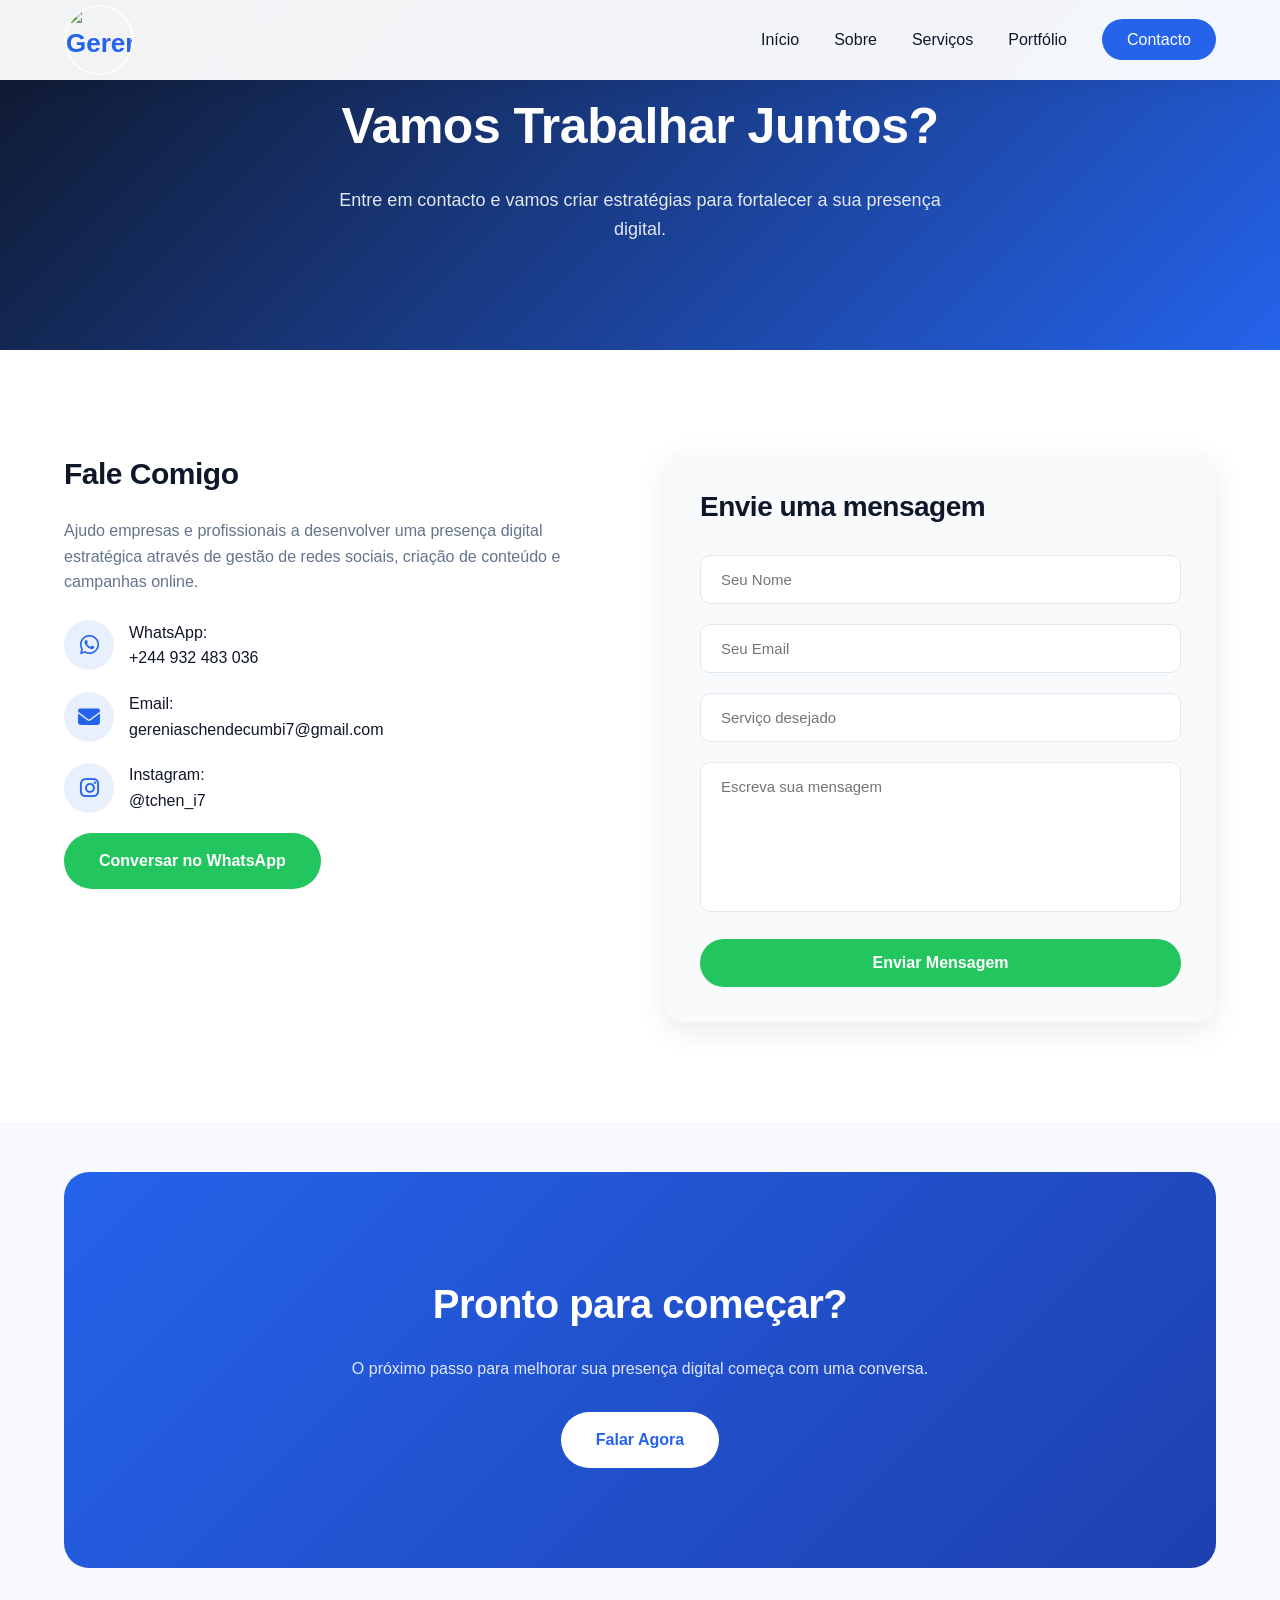
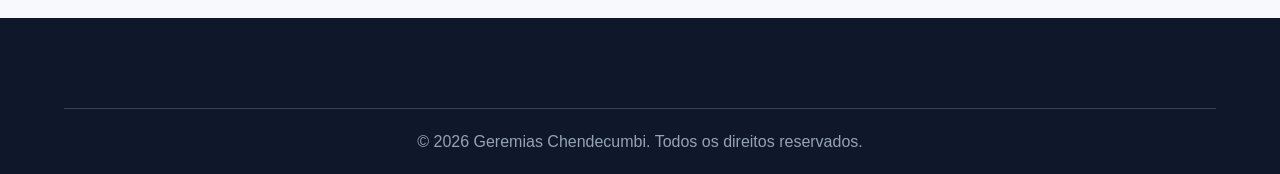
==== contato.html @ 05cb414d "Add files via upload" ====
<!DOCTYPE html>
<html lang="pt">


<head>


<meta charset="UTF-8">


<meta name="viewport" content="width=device-width, initial-scale=1.0">


<title>Contacto | Marketing Digital em Angola - Geremias Chendecumbi</title>


<meta name="description" content="Entre em contacto com Geremias Chendecumbi para serviços de Marketing Digital, Gestão de Redes Sociais e Tráfego Pago.">

<meta name="keywords" content="
Contacto Gestor de Redes Sociais,
Serviços Marketing Digital Angola,
Consultoria Digital
">


<link rel="stylesheet" href="style.css">


<link rel="stylesheet" href="https://cdnjs.cloudflare.com/ajax/libs/font-awesome/6.5.0/css/all.min.css">


</head>




<body>




<header>


<nav class="navbar container">


<a href="index.html" class="logo">

<img
src="imagem/Logo6.jpg"
alt="Geremias Tchen" loading="lazy">

</a>



<ul class="menu">


<li>
<a href="index.html">
Início
</a>
</li>


<li>
<a href="sobre.html">
Sobre
</a>
</li>


<li>
<a href="servicos.html">
Serviços
</a>
</li>


<li>
<a href="portfolio.html">
Portfólio
</a>
</li>


<li>
<a href="contato.html" class="nav-btn">
Contacto
</a>
</li>


</ul>



<div class="menu-toggle">

<i class="fas fa-bars"></i>

</div>



</nav>


</header>








<!-- HERO DA PÁGINA -->


<section class="page-header">


<div class="container">


<h1>
Vamos Trabalhar Juntos?
</h1>


<p>
Entre em contacto e vamos criar estratégias para fortalecer a sua presença digital.
</p>


</div>


</section>









<!-- CONTACTO -->


<section class="contact">


<div class="container">



<div class="contact-content">





<div class="contact-info">


<h3>
Fale Comigo
</h3>



<p>

Ajudo empresas e profissionais a desenvolver uma presença digital estratégica através de gestão de redes sociais, criação de conteúdo e campanhas online.

</p>







<div class="contact-item">


<div class="contact-icon">

<i class="fab fa-whatsapp"></i>

</div>


<span>
WhatsApp:
<br>
+244 932 483 036
</span>


</div>








<div class="contact-item">


<div class="contact-icon">

<i class="fas fa-envelope"></i>

</div>


<span>

Email:
<br>
gereniaschendecumbi7@gmail.com

</span>


</div>








<div class="contact-item">


<div class="contact-icon">

<i class="fab fa-instagram"></i>

</div>


<span>

Instagram:
<br>
@tchen_i7

</span>


</div>



<a 
href="https://wa.me/244932483036" 
target="_blank"
class="btn btn-primary">

Conversar no WhatsApp

</a>



</div>


<!-- FORMULÁRIO -->


<div class="contact-form">


<h3>
Envie uma mensagem
</h3>


<form action="https://formspree.io/f/xaqrozrn" method="POST">

<input type="hidden" name="_next" value="obrigado.html">


<div class="form-group">

<input 
type="text"
name="nome"
placeholder="Seu Nome"
required>

</div>



<div class="form-group">

<input 
type="email"
name="email"
placeholder="Seu Email"
required>

</div>



<div class="form-group">

<input 
type="text"
name="servico"
placeholder="Serviço desejado">

</div>



<div class="form-group">

<textarea 
name="mensagem"
placeholder="Escreva sua mensagem">
</textarea>

</div>



<button 
type="submit" 
class="btn btn-primary">

Enviar Mensagem

</button>


</form>


</div>





</div>


</div>


</section>



<!-- CTA -->


<section class="cta">

<div class="container">


<h2>
Pronto para começar?
</h2>


<p>
O próximo passo para melhorar sua presença digital começa com uma conversa.
</p>



<a href="https://wa.me/244932483036" class="btn btn-primary">

Falar Agora

</a>


</div>

</section>





<footer>


<div class="container">


<div class="footer-bottom">


<p>
© 2026 Geremias Chendecumbi. Todos os direitos reservados.
</p>


</div>


</div>


</footer>


<script src="JS/script.js"></script>



</body>


</html>
---- style.css ----
/* =====================================================
   RESET GLOBAL
===================================================== */

*{
    margin:0;
    padding:0;
    box-sizing:border-box;
}

html{
    scroll-behavior:smooth;
}

body{
    font-family:'Poppins', sans-serif;
    background:#f8f9fc;
    color:#333;
    line-height:1.6;
}

img{
    max-width:100%;
    display:block;
}

a{
    text-decoration:none;
    color:inherit;
}

ul{
    list-style:none;
}

button{
    border:none;
    cursor:pointer;
    font-family:inherit;
}


/* =====================================================
   VARIÁVEIS DO SITE
===================================================== */

:root{

    /* Cores principais */
    --primary:#2563eb;
    --secondary:#0f172a;
    --accent:#22c55e;

    /* Cores neutras */
    --white:#ffffff;
    --dark:#111827;
    --gray:#64748b;
    --light:#f1f5f9;

    /* Sombras */
    --shadow:
    0 10px 30px rgba(0,0,0,.08);

    --shadow-hover:
    0 15px 40px rgba(0,0,0,.15);

    /* Transição */
    --transition:.3s ease;

}


/* =====================================================
   CONTAINER GERAL
===================================================== */

.container{

    width:90%;
    max-width:1200px;
    margin:auto;

}


/* =====================================================
   CABEÇALHO / NAVBAR
===================================================== */

header{

    width:100%;
    position:fixed;
    top:0;
    left:0;

    z-index:99999;
    background:rgba(255,255,255,.95);
    backdrop-filter:blur(10px);
    box-shadow:0 5px 20px rgba(0,0,0,.05);

}


.navbar{

    height:80px;
    display:flex;
    justify-content:space-between;
    align-items:center;

}


/* LOGO */

.logo{

    font-size:26px;
    font-weight:800;
    color:var(--primary);

}


.logo span{
    color:var(--secondary);

}


/* MENU */

.menu{

    display:flex;
    gap:35px;
    align-items:center;

}

.menu li a{

    font-size:16px;

    font-weight:500;

    color:var(--secondary);

    position:relative;

    transition:var(--transition);

}


/* efeito hover */

.menu li a::after{

    content:"";

    position:absolute;

    width:0;

    height:3px;

    background:var(--primary);

    bottom:-8px;

    left:0;

    transition:.3s;

}


.menu li a:hover{

    color:var(--primary);

}


.menu li a:hover::after{

    width:100%;

}


/* BOTÃO DO MENU */

.nav-btn{

    background:var(--primary);

    color:white!important;

    padding:12px 25px;

    border-radius:30px;

    transition:.3s;

}


.nav-btn:hover{

    background:#1d4ed8;

    transform:translateY(-3px);

}



/* =====================================================
   MENU MOBILE
===================================================== */

.menu-toggle{

    display:none;

    font-size:28px;

    color:var(--secondary);

    cursor:pointer;

}


/* =====================================================
   SEÇÕES GERAIS
===================================================== */

section{

    padding:100px 0;

}


.section-title{

    text-align:center;

    margin-bottom:50px;

}


.section-title h2{

    font-size:38px;

    color:var(--secondary);

    margin-bottom:15px;

}


.section-title p{

    color:var(--gray);

    max-width:600px;

    margin:auto;

}

/* =====================================================
   HERO / BANNER PRINCIPAL
===================================================== */


.hero{

    min-height:100vh;

    display:flex;

    align-items:center;

    position:relative;

    overflow:hidden;

    background:

    linear-gradient(
        135deg,
        rgba(15,23,42,.95),
        rgba(37,99,235,.85)
    );

    color:white;

    padding-top:80px;

}


/* Elemento decorativo do fundo */

.hero::before{

    content:"";

    position:absolute;

    width:500px;

    height:500px;

    background:rgba(255,255,255,.08);

    border-radius:50%;

    top:-150px;

    right:-150px;

}


.hero::after{

    content:"";

    position:absolute;

    width:350px;

    height:350px;

    background:rgba(34,197,94,.15);

    border-radius:50%;

    bottom:-100px;

    left:-100px;

}



/* CONTEÚDO DO HERO */

.hero-content{

    position:relative;

    z-index:2;

    max-width:700px;

}

.hero-content{
    max-width:600px;
}

.hero-content{
    animation:fadeUp 1s ease;
}

@keyframes fadeUp{
    from{
        opacity:0;
        transform:translateY(30px);
    }

    to{
        opacity:1;
        transform:translateY(0);
    }
}

.hero-content h1{

    font-size:55px;

    line-height:1.2;

    font-weight:800;

    margin-bottom:25px;

    animation:fadeUp .8s ease;

}

.hero-content h1{
    font-size:clamp(2.8rem, 5vw, 4.5rem);
    line-height:1.15;
    font-weight:700;
}


.hero-content h1 span{

    color:#60a5fa;

}



.hero-content p{

    font-size:20px;
    color:#e2e8f0;
    margin-bottom:35px;
    max-width:600px;
    animation:fadeUp 1s ease;

}

.hero-content p{
    font-size:1.15rem;
    line-height:1.8;
    color:#d9d9d9;
    margin:20px 0;
}



/* =====================================================
   BOTÕES PRINCIPAIS
===================================================== */


.hero-buttons{

    display:flex;
    gap:20px;
    flex-wrap:wrap;

}


.btn{

    display:inline-flex;

    align-items:center;

    justify-content:center;

    padding:15px 35px;

    border-radius:50px;

    font-size:16px;

    font-weight:600;

    transition:var(--transition);

}


/* Botão principal */

.btn-primary{

    background:var(--accent);

    color:white;

}


.btn-primary:hover{

    transform:translateY(-5px);

    box-shadow:

    0 10px 25px rgba(34,197,94,.35);

}



/* Botão secundário */

.btn-outline{

    border:2px solid white;

    color:white;

    background:transparent;

}


.btn-outline:hover{

    background:white;

    color:var(--secondary);

    transform:translateY(-5px);

}



/* =====================================================
   HERO IMAGEM / ILUSTRAÇÃO
===================================================== */


.hero-image{

    position:absolute;

    right:8%;

    bottom:10%;

    width:400px;

    z-index:2;

    animation:float 4s ease-in-out infinite;

}


.hero-image img{

    filter:drop-shadow(
    0 20px 30px rgba(0,0,0,.3)
    );

}



/* =====================================================
   ANIMAÇÕES
===================================================== */


@keyframes fadeUp{

    from{

        opacity:0;

        transform:translateY(40px);

    }


    to{

        opacity:1;

        transform:translateY(0);

    }

}



@keyframes float{


    0%{

        transform:translateY(0);

    }


    50%{

        transform:translateY(-20px);

    }


    100%{

        transform:translateY(0);

    }

}



/* =====================================================
   TEXTO DE DESTAQUE
===================================================== */


.highlight{

    color:var(--primary);

    font-weight:700;

}


.text-center{

    text-align:center;

}



/* =====================================================
   BOTÃO WHATSAPP FLUTUANTE
===================================================== */


.whatsapp-btn{

    position:fixed;

    right:25px;

    bottom:25px;

    width:60px;

    height:60px;

    border-radius:50%;

    background:#25D366;

    color:white;

    font-size:30px;

    display:flex;

    justify-content:center;

    align-items:center;

    z-index:1000;

    box-shadow:

    0 10px 25px rgba(0,0,0,.2);

    transition:.3s;

}



.whatsapp-btn:hover{

    transform:scale(1.1);

}



/* =====================================================
   TÍTULOS GERAIS
===================================================== */


h1,
h2,
h3{

    font-weight:700;

    letter-spacing:-.5px;

}


p{

    font-size:16px;

}

/* =====================================================
   SECÇÃO SOBRE MIM
===================================================== */


.about{

    background:var(--white);

}


.about-content{

    display:grid;
    grid-template-columns:1fr 1fr;
    gap:60px;
    align-items:center;

}



.about-image{

    position:relative;

}


.about-image img{

    border-radius:20px;
    box-shadow:var(--shadow);

}


.about-image::before{

    content:"";
    position:absolute;
    width:100%;
    height:100%;
    border:3px solid var(--primary);
    border-radius:20px;
    top:20px;
    left:20px;
    z-index:-1;

}


.about-text h2{
    font-size:40px;
    color:var(--secondary);
    margin-bottom:20px;

}


.about-text p{

    color:var(--gray);
    margin-bottom:20px;

}


.about-list{

    margin-top:25px;

}


.about-list li{

    display:flex;
    align-items:center;
    gap:12px;
    margin-bottom:15px;
    color:var(--dark);
    font-weight:500;

}


.about-list li i{

    color:var(--accent);
    font-size:20px;

}



/* =====================================================
   SERVIÇOS
===================================================== */


.services{

    background:#f8fafc;

}



.services-grid{

    display:grid;

    grid-template-columns:

    repeat(3,1fr);

    gap:30px;

}



/* CARD DE SERVIÇO */

.service-card{

    background:white;

    padding:35px 30px;

    border-radius:20px;

    text-align:center;

    box-shadow:var(--shadow);

    transition:.4s ease;

    position:relative;

    overflow:hidden;

}



.service-card::before{

    content:"";

    position:absolute;

    width:0;

    height:0;

    background:var(--primary);

    border-radius:50%;

    top:-50px;

    right:-50px;

    transition:.5s;

    opacity:.1;

}



.service-card:hover::before{

    width:200px;

    height:200px;

}



.service-card:hover{

    transform:translateY(-10px);

    box-shadow:var(--shadow-hover);

}



.service-icon{

    width:75px;

    height:75px;

    margin:0 auto 25px;

    border-radius:50%;

    background:

    rgba(37,99,235,.1);

    display:flex;

    align-items:center;

    justify-content:center;

    font-size:35px;

    color:var(--primary);

}



.service-card h3{

    font-size:22px;

    margin-bottom:15px;

    color:var(--secondary);

}



.service-card p{

    color:var(--gray);

    font-size:15px;

}



/* =====================================================
   ESTATÍSTICAS
===================================================== */


.stats{

    background:var(--secondary);

    color:white;

}



.stats-grid{

    display:grid;

    grid-template-columns:

    repeat(4,1fr);

    gap:30px;

    text-align:center;

}



.stat-box h3{

    font-size:45px;

    color:#60a5fa;

    margin-bottom:10px;

}



.stat-box p{

    color:#cbd5e1;

    font-size:16px;

}



/* =====================================================
   PROCESSO DE TRABALHO
===================================================== */


.process{

    background:white;

}



.process-grid{

    display:grid;

    grid-template-columns:

    repeat(3,1fr);

    gap:30px;

}



.process-item{

    padding:30px;

    border-left:4px solid var(--primary);

    background:#f8fafc;

    border-radius:10px;

    transition:.3s;

}



.process-item:hover{

    transform:translateY(-8px);

    box-shadow:var(--shadow);

}



.process-number{

    font-size:40px;

    font-weight:800;

    color:var(--primary);

    margin-bottom:15px;

}



.process-item h3{

    color:var(--secondary);

    margin-bottom:10px;

}



.process-item p{

    color:var(--gray);

}



/* =====================================================
   CTA - CHAMADA PARA AÇÃO
===================================================== */


.cta{

    background:

    linear-gradient(
        135deg,
        var(--primary),
        #1e40af
    );

    color:white;

    text-align:center;

    border-radius:25px;

    margin:50px auto;

    width:90%;

    max-width:1200px;

}



.cta h2{

    font-size:40px;

    margin-bottom:20px;

}



.cta p{

    max-width:650px;

    margin:0 auto 30px;

    color:#e0e7ff;

}



.cta .btn{

    background:white;

    color:var(--primary);

}



.cta .btn:hover{

    transform:translateY(-5px);

}

/* =====================================================
   PORTFÓLIO
===================================================== */


.portfolio{

    background:#f8fafc;

}



.portfolio-grid{

    display:grid;

    grid-template-columns:

    repeat(3,1fr);

    gap:30px;

}



.portfolio-card{

    position:relative;

    overflow:hidden;

    border-radius:20px;

    box-shadow:var(--shadow);

    background:white;

}



.portfolio-card img{

    width:100%;

    height:300px;

    object-fit:cover;

    transition:.5s;

}



.portfolio-overlay{

    position:absolute;

    inset:0;

    background:

    linear-gradient(
        to top,
        rgba(15,23,42,.9),
        transparent
    );

    display:flex;

    flex-direction:column;

    justify-content:flex-end;

    padding:30px;

    color:white;

    opacity:0;

    transition:.4s;

}



.portfolio-card:hover img{

    transform:scale(1.1);

}



.portfolio-card:hover 
.portfolio-overlay{

    opacity:1;

}



.portfolio-overlay h3{

    font-size:24px;

    margin-bottom:10px;

}



.portfolio-overlay p{

    color:#e2e8f0;

}



/* =====================================================
   CONTACTO
===================================================== */


.contact{

    background:white;

}

.contact-content{

    display:grid;

    grid-template-columns:

    1fr 1fr;

    gap:50px;

}

.contact-info h3{

    font-size:30px;

    color:var(--secondary);

    margin-bottom:20px;

}



.contact-info p{

    color:var(--gray);

    margin-bottom:25px;

}



.contact-item{

    display:flex;

    align-items:center;

    gap:15px;

    margin-bottom:20px;

}



.contact-icon{

    width:50px;

    height:50px;

    border-radius:50%;

    background:

    rgba(37,99,235,.1);

    display:flex;

    align-items:center;

    justify-content:center;

    color:var(--primary);

    font-size:22px;

}



.contact-item span{

    color:var(--dark);

    font-weight:500;

}



/* FORMULÁRIO */


.contact-form{

    background:#f8fafc;

    padding:35px;

    border-radius:20px;

    box-shadow:var(--shadow);

}



.form-group{

    margin-bottom:20px;

}



.form-group input,

.form-group textarea{

    width:100%;

    padding:15px 20px;

    border:1px solid #e2e8f0;

    border-radius:10px;

    outline:none;

    font-size:15px;

    font-family:inherit;

    transition:.3s;

}



.form-group input:focus,

.form-group textarea:focus{

    border-color:var(--primary);

}



.form-group textarea{

    height:150px;

    resize:none;

}



.contact-form button{

    width:100%;

}



/* =====================================================
   RODAPÉ
===================================================== */


footer{

    background:

    var(--secondary);

    color:white;

    padding:50px 0 20px;

}



.footer-content{

    display:grid;

    grid-template-columns:

    repeat(3,1fr);

    gap:40px;

}



.footer-box h3{

    font-size:22px;

    margin-bottom:20px;

}



.footer-box p,

.footer-box a{

    color:#cbd5e1;

    font-size:15px;

}



.footer-links li{

    margin-bottom:12px;

}



.footer-links a:hover{

    color:white;

}



.social-links{

    display:flex;

    gap:15px;

    margin-top:20px;

}



.social-links a{

    width:40px;

    height:40px;

    border-radius:50%;

    background:#1e293b;

    display:flex;

    align-items:center;

    justify-content:center;

    transition:.3s;

}



.social-links a:hover{

    background:var(--primary);

    transform:translateY(-5px);

}



.footer-bottom{

    border-top:1px solid #334155;

    margin-top:40px;

    padding-top:20px;

    text-align:center;

    color:#94a3b8;

}



/* =====================================================
   RESPONSIVIDADE TABLET
===================================================== */


@media(max-width:992px){


    .hero-content h1{

        font-size:45px;

    }


    .hero-image{

        display:none;

    }


    .about-content,

    .contact-content{

        grid-template-columns:1fr;

    }



    .services-grid,

    .portfolio-grid{

        grid-template-columns:

        repeat(2,1fr);

    }



    .stats-grid{

        grid-template-columns:

        repeat(2,1fr);

    }



    .process-grid{

        grid-template-columns:1fr;

    }



}



/* =====================================================
   RESPONSIVIDADE MOBILE
===================================================== */


@media(max-width:768px){



    .navbar{

        height:70px;

    }



    .menu-toggle{

        display:block;

    }



    .menu{

        position:absolute;

        top:70px;

        left:0;

        width:100%;

        background:white;

        flex-direction:column;

        padding:30px;

        gap:25px;

        display:none;

        box-shadow:var(--shadow);

    }



    .menu.active{

        display:flex;

    }



    .hero{

        text-align:center;

    }



    .hero-content h1{

        font-size:35px;

    }



    .hero-content p{

        font-size:17px;

    }



    .hero-buttons{

        justify-content:center;

    }



    .section-title h2{

        font-size:30px;

    }



    .about-text h2{

        font-size:32px;

    }



    .services-grid,

    .portfolio-grid,

    .stats-grid,

    .footer-content{

        grid-template-columns:1fr;

    }



    .cta h2{

        font-size:30px;

    }



    .whatsapp-btn{

        width:55px;

        height:55px;

        right:20px;

        bottom:20px;

    }



}


/* =====================================================
   FINALIZAÇÃO
===================================================== */


::selection{

    background:var(--primary);

    color:white;

}

/* =====================================================
   CABEÇALHO DAS PÁGINAS INTERNAS
===================================================== */


.page-header{

    min-height:350px;

    display:flex;

    align-items:center;

    justify-content:center;

    text-align:center;

    background:

    linear-gradient(
        135deg,
        var(--secondary),
        var(--primary)
    );

    color:white;

    padding-top:80px;

}



.page-header h1{

    font-size:50px;

    font-weight:800;

    margin-bottom:20px;

}



.page-header p{

    max-width:650px;

    margin:auto;

    color:#e2e8f0;

    font-size:18px;

}



/* =====================================================
   AJUSTES DE CARDS ANTIGOS
===================================================== */


.cards{

    display:grid;

    grid-template-columns:

    repeat(3,1fr);

    gap:30px;

}



.card{

    background:white;

    padding:30px;

    border-radius:20px;

    box-shadow:var(--shadow);

    transition:.3s;

}



.card:hover{

    transform:translateY(-8px);

    box-shadow:var(--shadow-hover);

}



.card h3{

    margin-bottom:15px;

    color:var(--secondary);

}



.card p{

    color:var(--gray);

}



/* =====================================================
   PÁGINAS INTERNAS
===================================================== */


.page-section{

    padding:150px 0 80px;

}



/* =====================================================
   FORMULÁRIO
===================================================== */


.contact-form h3{

    font-size:28px;

    margin-bottom:25px;

    color:var(--secondary);

}



.contact-form button{

    border:none;

    cursor:pointer;

}



/* =====================================================
   AJUSTES MOBILE EXTRA
===================================================== */


@media(max-width:768px){


.page-header h1{

    font-size:35px;

}



.cards{

    grid-template-columns:1fr;

}



.page-section{

    padding-top:120px;

}


}

/* ANIMAÇÃO SUAVE */

.service-card,
.portfolio-card,
.process-item,
.about-content{

    transition:.6s ease;

}


.service-card:hover,
.portfolio-card:hover,
.process-item:hover{

    transform:translateY(-8px);

}

/* ===============================
LOGOTIPO
================================ */

.logo{
display:flex;
align-items:center;
gap:12px;

}

.logo span{
    font-size:22px;
    font-weight:700;
    letter-spacing:5px;
}


.logo img{
height:55px;
width:auto;
transition:.3s;

}

.logo img{
    width: 70px;
    height: 70px;
    border-radius: 50cm;
    object-fit: cover;
    object-position: center 30%;
    display: block;
    image-rendering: auto;
    border:2px solid rgba(255,255,255,0.8);
}

.logo img:hover{

transform:scale(1.05);

}

.footer-logo{

height:60px;

margin-bottom:20px;

filter:brightness(100);

}

/* ===========================
   RESPONSIVIDADE
=========================== */

@media (max-width: 768px){

    .hero{
        flex-direction: column;
        text-align: center;
        padding: 120px 20px 60px;
    }

    .hero-content{
        max-width: 100%;
    }

    .hero-content h1{
        font-size: 2.3rem;
    }

    .hero-content p{
        font-size: 1rem;
    }

    .hero-buttons{
        justify-content: center;
    }

    .logo img{
        width: 65px;
        height: 65px;
    }

    .container{
        width: 92%;
    }

}



.tools-section{
    padding:80px 0;
    background:#f8f9fa;
}

.tools-grid{
    display:grid;
    grid-template-columns:repeat(auto-fit,minmax(220px,1fr));
    gap:20px;
}

.tool-card{
    background:#fff;
    padding:20px;
    text-align:center;
    border-radius:12px;
    font-weight:600;
    box-shadow:0 8px 20px rgba(0,0,0,.08);
    transition:all .3s ease;
}

.tool-card:hover{
    transform:translateY(-5px);
    background:#007BFF;
    color:#fff;
}



.timeline-section{
    padding:80px 0;
}

.timeline{
    max-width:800px;
    margin:auto;
    border-left:4px solid #007BFF;
    padding-left:30px;
}

.timeline-item{
    margin-bottom:40px;
    position:relative;
}

.timeline-item::before{
    content:"";
    position:absolute;
    left:-39px;
    top:5px;
    width:16px;
    height:16px;
    border-radius:50%;
    background:#007BFF;
}

.year{
    display:inline-block;
    margin-bottom:10px;
    font-weight:bold;
    color:#007BFF;
}

.timeline-item h3{
    margin-bottom:10px;
}
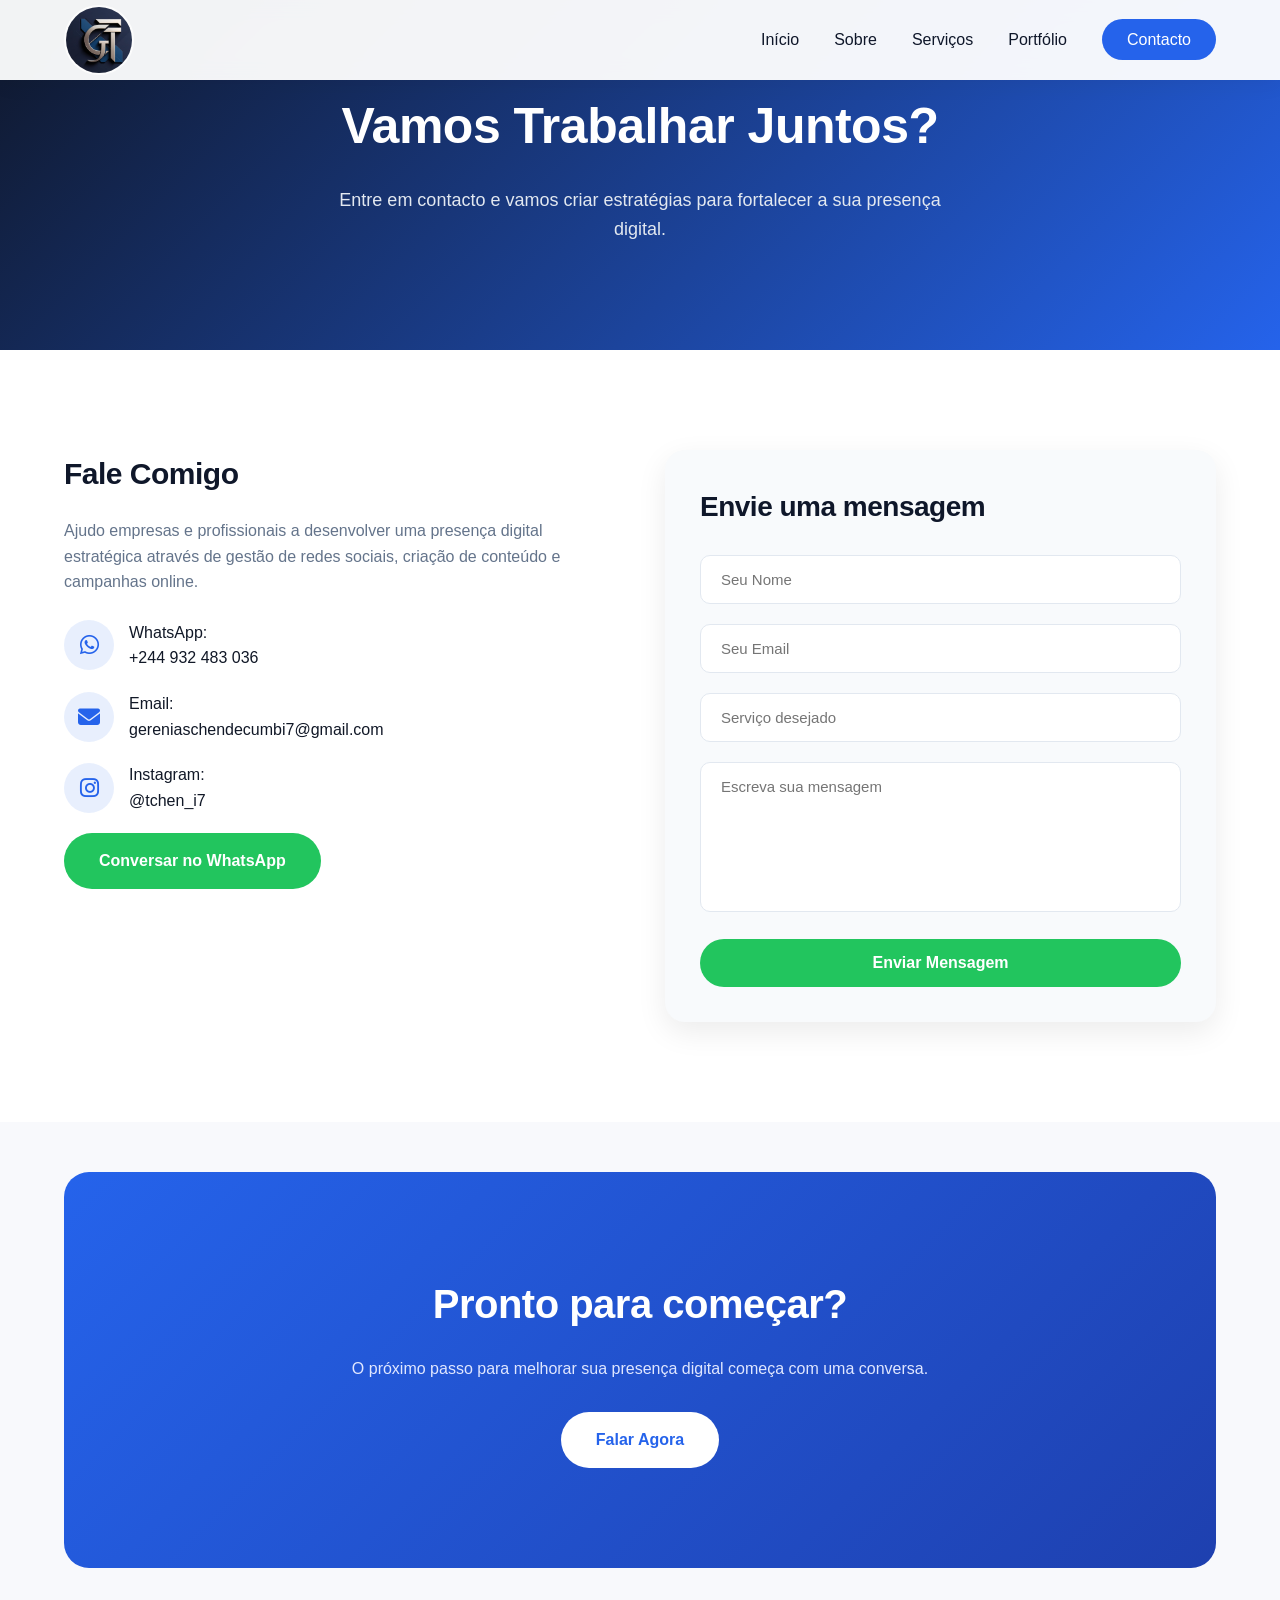
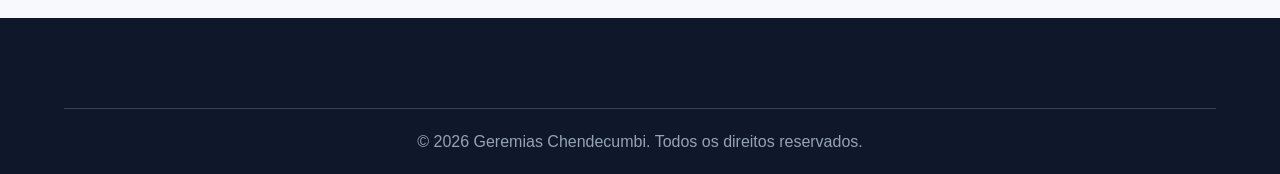
==== commit 4a0e98e2: "primeira versão portfólio" ====
--- a/contato.html
+++ b/contato.html
@@ -1,434 +1,434 @@
-<!DOCTYPE html>
-<html lang="pt">
-
-
-<head>
-
-
-<meta charset="UTF-8">
-
-
-<meta name="viewport" content="width=device-width, initial-scale=1.0">
-
-
-<title>Contacto | Marketing Digital em Angola - Geremias Chendecumbi</title>
-
-
-<meta name="description" content="Entre em contacto com Geremias Chendecumbi para serviços de Marketing Digital, Gestão de Redes Sociais e Tráfego Pago.">
-
-<meta name="keywords" content="
-Contacto Gestor de Redes Sociais,
-Serviços Marketing Digital Angola,
-Consultoria Digital
-">
-
-
-<link rel="stylesheet" href="style.css">
-
-
-<link rel="stylesheet" href="https://cdnjs.cloudflare.com/ajax/libs/font-awesome/6.5.0/css/all.min.css">
-
-
-</head>
-
-
-
-
-<body>
-
-
-
-
-<header>
-
-
-<nav class="navbar container">
-
-
-<a href="index.html" class="logo">
-
-<img
-src="imagem/Logo6.jpg"
-alt="Geremias Tchen" loading="lazy">
-
-</a>
-
-
-
-<ul class="menu">
-
-
-<li>
-<a href="index.html">
-Início
-</a>
-</li>
-
-
-<li>
-<a href="sobre.html">
-Sobre
-</a>
-</li>
-
-
-<li>
-<a href="servicos.html">
-Serviços
-</a>
-</li>
-
-
-<li>
-<a href="portfolio.html">
-Portfólio
-</a>
-</li>
-
-
-<li>
-<a href="contato.html" class="nav-btn">
-Contacto
-</a>
-</li>
-
-
-</ul>
-
-
-
-<div class="menu-toggle">
-
-<i class="fas fa-bars"></i>
-
-</div>
-
-
-
-</nav>
-
-
-</header>
-
-
-
-
-
-
-
-
-<!-- HERO DA PÁGINA -->
-
-
-<section class="page-header">
-
-
-<div class="container">
-
-
-<h1>
-Vamos Trabalhar Juntos?
-</h1>
-
-
-<p>
-Entre em contacto e vamos criar estratégias para fortalecer a sua presença digital.
-</p>
-
-
-</div>
-
-
-</section>
-
-
-
-
-
-
-
-
-
-<!-- CONTACTO -->
-
-
-<section class="contact">
-
-
-<div class="container">
-
-
-
-<div class="contact-content">
-
-
-
-
-
-<div class="contact-info">
-
-
-<h3>
-Fale Comigo
-</h3>
-
-
-
-<p>
-
-Ajudo empresas e profissionais a desenvolver uma presença digital estratégica através de gestão de redes sociais, criação de conteúdo e campanhas online.
-
-</p>
-
-
-
-
-
-
-
-<div class="contact-item">
-
-
-<div class="contact-icon">
-
-<i class="fab fa-whatsapp"></i>
-
-</div>
-
-
-<span>
-WhatsApp:
-<br>
-+244 932 483 036
-</span>
-
-
-</div>
-
-
-
-
-
-
-
-
-<div class="contact-item">
-
-
-<div class="contact-icon">
-
-<i class="fas fa-envelope"></i>
-
-</div>
-
-
-<span>
-
-Email:
-<br>
-gereniaschendecumbi7@gmail.com
-
-</span>
-
-
-</div>
-
-
-
-
-
-
-
-
-<div class="contact-item">
-
-
-<div class="contact-icon">
-
-<i class="fab fa-instagram"></i>
-
-</div>
-
-
-<span>
-
-Instagram:
-<br>
-@tchen_i7
-
-</span>
-
-
-</div>
-
-
-
-<a 
-href="https://wa.me/244932483036" 
-target="_blank"
-class="btn btn-primary">
-
-Conversar no WhatsApp
-
-</a>
-
-
-
-</div>
-
-
-<!-- FORMULÁRIO -->
-
-
-<div class="contact-form">
-
-
-<h3>
-Envie uma mensagem
-</h3>
-
-
-<form action="https://formspree.io/f/xaqrozrn" method="POST">
-
-<input type="hidden" name="_next" value="obrigado.html">
-
-
-<div class="form-group">
-
-<input 
-type="text"
-name="nome"
-placeholder="Seu Nome"
-required>
-
-</div>
-
-
-
-<div class="form-group">
-
-<input 
-type="email"
-name="email"
-placeholder="Seu Email"
-required>
-
-</div>
-
-
-
-<div class="form-group">
-
-<input 
-type="text"
-name="servico"
-placeholder="Serviço desejado">
-
-</div>
-
-
-
-<div class="form-group">
-
-<textarea 
-name="mensagem"
-placeholder="Escreva sua mensagem">
-</textarea>
-
-</div>
-
-
-
-<button 
-type="submit" 
-class="btn btn-primary">
-
-Enviar Mensagem
-
-</button>
-
-
-</form>
-
-
-</div>
-
-
-
-
-
-</div>
-
-
-</div>
-
-
-</section>
-
-
-
-<!-- CTA -->
-
-
-<section class="cta">
-
-<div class="container">
-
-
-<h2>
-Pronto para começar?
-</h2>
-
-
-<p>
-O próximo passo para melhorar sua presença digital começa com uma conversa.
-</p>
-
-
-
-<a href="https://wa.me/244932483036" class="btn btn-primary">
-
-Falar Agora
-
-</a>
-
-
-</div>
-
-</section>
-
-
-
-
-
-<footer>
-
-
-<div class="container">
-
-
-<div class="footer-bottom">
-
-
-<p>
-© 2026 Geremias Chendecumbi. Todos os direitos reservados.
-</p>
-
-
-</div>
-
-
-</div>
-
-
-</footer>
-
-
-<script src="JS/script.js"></script>
-
-
-
-</body>
-
-
+<!DOCTYPE html>
+<html lang="pt">
+
+
+<head>
+
+
+<meta charset="UTF-8">
+
+
+<meta name="viewport" content="width=device-width, initial-scale=1.0">
+
+
+<title>Contacto | Marketing Digital em Angola - Geremias Chendecumbi</title>
+
+
+<meta name="description" content="Entre em contacto com Geremias Chendecumbi para serviços de Marketing Digital, Gestão de Redes Sociais e Tráfego Pago.">
+
+<meta name="keywords" content="
+Contacto Gestor de Redes Sociais,
+Serviços Marketing Digital Angola,
+Consultoria Digital
+">
+
+
+<link rel="stylesheet" href="style.css">
+
+
+<link rel="stylesheet" href="https://cdnjs.cloudflare.com/ajax/libs/font-awesome/6.5.0/css/all.min.css">
+
+
+</head>
+
+
+
+
+<body>
+
+
+
+
+<header>
+
+
+<nav class="navbar container">
+
+
+<a href="index.html" class="logo">
+
+<img
+src="imagem/Logo6.jpg"
+alt="Geremias Tchen" loading="lazy">
+
+</a>
+
+
+
+<ul class="menu">
+
+
+<li>
+<a href="index.html">
+Início
+</a>
+</li>
+
+
+<li>
+<a href="sobre.html">
+Sobre
+</a>
+</li>
+
+
+<li>
+<a href="servicos.html">
+Serviços
+</a>
+</li>
+
+
+<li>
+<a href="portfolio.html">
+Portfólio
+</a>
+</li>
+
+
+<li>
+<a href="contato.html" class="nav-btn">
+Contacto
+</a>
+</li>
+
+
+</ul>
+
+
+
+<div class="menu-toggle">
+
+<i class="fas fa-bars"></i>
+
+</div>
+
+
+
+</nav>
+
+
+</header>
+
+
+
+
+
+
+
+
+<!-- HERO DA PÁGINA -->
+
+
+<section class="page-header">
+
+
+<div class="container">
+
+
+<h1>
+Vamos Trabalhar Juntos?
+</h1>
+
+
+<p>
+Entre em contacto e vamos criar estratégias para fortalecer a sua presença digital.
+</p>
+
+
+</div>
+
+
+</section>
+
+
+
+
+
+
+
+
+
+<!-- CONTACTO -->
+
+
+<section class="contact">
+
+
+<div class="container">
+
+
+
+<div class="contact-content">
+
+
+
+
+
+<div class="contact-info">
+
+
+<h3>
+Fale Comigo
+</h3>
+
+
+
+<p>
+
+Ajudo empresas e profissionais a desenvolver uma presença digital estratégica através de gestão de redes sociais, criação de conteúdo e campanhas online.
+
+</p>
+
+
+
+
+
+
+
+<div class="contact-item">
+
+
+<div class="contact-icon">
+
+<i class="fab fa-whatsapp"></i>
+
+</div>
+
+
+<span>
+WhatsApp:
+<br>
++244 932 483 036
+</span>
+
+
+</div>
+
+
+
+
+
+
+
+
+<div class="contact-item">
+
+
+<div class="contact-icon">
+
+<i class="fas fa-envelope"></i>
+
+</div>
+
+
+<span>
+
+Email:
+<br>
+gereniaschendecumbi7@gmail.com
+
+</span>
+
+
+</div>
+
+
+
+
+
+
+
+
+<div class="contact-item">
+
+
+<div class="contact-icon">
+
+<i class="fab fa-instagram"></i>
+
+</div>
+
+
+<span>
+
+Instagram:
+<br>
+@tchen_i7
+
+</span>
+
+
+</div>
+
+
+
+<a 
+href="https://wa.me/244932483036" 
+target="_blank"
+class="btn btn-primary">
+
+Conversar no WhatsApp
+
+</a>
+
+
+
+</div>
+
+
+<!-- FORMULÁRIO -->
+
+
+<div class="contact-form">
+
+
+<h3>
+Envie uma mensagem
+</h3>
+
+
+<form action="https://formspree.io/f/xaqrozrn" method="POST">
+
+<input type="hidden" name="_next" value="obrigado.html">
+
+
+<div class="form-group">
+
+<input 
+type="text"
+name="nome"
+placeholder="Seu Nome"
+required>
+
+</div>
+
+
+
+<div class="form-group">
+
+<input 
+type="email"
+name="email"
+placeholder="Seu Email"
+required>
+
+</div>
+
+
+
+<div class="form-group">
+
+<input 
+type="text"
+name="servico"
+placeholder="Serviço desejado">
+
+</div>
+
+
+
+<div class="form-group">
+
+<textarea 
+name="mensagem"
+placeholder="Escreva sua mensagem">
+</textarea>
+
+</div>
+
+
+
+<button 
+type="submit" 
+class="btn btn-primary">
+
+Enviar Mensagem
+
+</button>
+
+
+</form>
+
+
+</div>
+
+
+
+
+
+</div>
+
+
+</div>
+
+
+</section>
+
+
+
+<!-- CTA -->
+
+
+<section class="cta">
+
+<div class="container">
+
+
+<h2>
+Pronto para começar?
+</h2>
+
+
+<p>
+O próximo passo para melhorar sua presença digital começa com uma conversa.
+</p>
+
+
+
+<a href="https://wa.me/244932483036" class="btn btn-primary">
+
+Falar Agora
+
+</a>
+
+
+</div>
+
+</section>
+
+
+
+
+
+<footer>
+
+
+<div class="container">
+
+
+<div class="footer-bottom">
+
+
+<p>
+© 2026 Geremias Chendecumbi. Todos os direitos reservados.
+</p>
+
+
+</div>
+
+
+</div>
+
+
+</footer>
+
+
+<script src="JS/script.js"></script>
+
+
+
+</body>
+
+
 </html>
--- a/style.css
+++ b/style.css
@@ -1,2177 +1,2177 @@
-/* =====================================================
-   RESET GLOBAL
-===================================================== */
-
-*{
-    margin:0;
-    padding:0;
-    box-sizing:border-box;
-}
-
-html{
-    scroll-behavior:smooth;
-}
-
-body{
-    font-family:'Poppins', sans-serif;
-    background:#f8f9fc;
-    color:#333;
-    line-height:1.6;
-}
-
-img{
-    max-width:100%;
-    display:block;
-}
-
-a{
-    text-decoration:none;
-    color:inherit;
-}
-
-ul{
-    list-style:none;
-}
-
-button{
-    border:none;
-    cursor:pointer;
-    font-family:inherit;
-}
-
-
-/* =====================================================
-   VARIÁVEIS DO SITE
-===================================================== */
-
-:root{
-
-    /* Cores principais */
-    --primary:#2563eb;
-    --secondary:#0f172a;
-    --accent:#22c55e;
-
-    /* Cores neutras */
-    --white:#ffffff;
-    --dark:#111827;
-    --gray:#64748b;
-    --light:#f1f5f9;
-
-    /* Sombras */
-    --shadow:
-    0 10px 30px rgba(0,0,0,.08);
-
-    --shadow-hover:
-    0 15px 40px rgba(0,0,0,.15);
-
-    /* Transição */
-    --transition:.3s ease;
-
-}
-
-
-/* =====================================================
-   CONTAINER GERAL
-===================================================== */
-
-.container{
-
-    width:90%;
-    max-width:1200px;
-    margin:auto;
-
-}
-
-
-/* =====================================================
-   CABEÇALHO / NAVBAR
-===================================================== */
-
-header{
-
-    width:100%;
-    position:fixed;
-    top:0;
-    left:0;
-
-    z-index:99999;
-    background:rgba(255,255,255,.95);
-    backdrop-filter:blur(10px);
-    box-shadow:0 5px 20px rgba(0,0,0,.05);
-
-}
-
-
-.navbar{
-
-    height:80px;
-    display:flex;
-    justify-content:space-between;
-    align-items:center;
-
-}
-
-
-/* LOGO */
-
-.logo{
-
-    font-size:26px;
-    font-weight:800;
-    color:var(--primary);
-
-}
-
-
-.logo span{
-    color:var(--secondary);
-
-}
-
-
-/* MENU */
-
-.menu{
-
-    display:flex;
-    gap:35px;
-    align-items:center;
-
-}
-
-.menu li a{
-
-    font-size:16px;
-
-    font-weight:500;
-
-    color:var(--secondary);
-
-    position:relative;
-
-    transition:var(--transition);
-
-}
-
-
-/* efeito hover */
-
-.menu li a::after{
-
-    content:"";
-
-    position:absolute;
-
-    width:0;
-
-    height:3px;
-
-    background:var(--primary);
-
-    bottom:-8px;
-
-    left:0;
-
-    transition:.3s;
-
-}
-
-
-.menu li a:hover{
-
-    color:var(--primary);
-
-}
-
-
-.menu li a:hover::after{
-
-    width:100%;
-
-}
-
-
-/* BOTÃO DO MENU */
-
-.nav-btn{
-
-    background:var(--primary);
-
-    color:white!important;
-
-    padding:12px 25px;
-
-    border-radius:30px;
-
-    transition:.3s;
-
-}
-
-
-.nav-btn:hover{
-
-    background:#1d4ed8;
-
-    transform:translateY(-3px);
-
-}
-
-
-
-/* =====================================================
-   MENU MOBILE
-===================================================== */
-
-.menu-toggle{
-
-    display:none;
-
-    font-size:28px;
-
-    color:var(--secondary);
-
-    cursor:pointer;
-
-}
-
-
-/* =====================================================
-   SEÇÕES GERAIS
-===================================================== */
-
-section{
-
-    padding:100px 0;
-
-}
-
-
-.section-title{
-
-    text-align:center;
-
-    margin-bottom:50px;
-
-}
-
-
-.section-title h2{
-
-    font-size:38px;
-
-    color:var(--secondary);
-
-    margin-bottom:15px;
-
-}
-
-
-.section-title p{
-
-    color:var(--gray);
-
-    max-width:600px;
-
-    margin:auto;
-
-}
-
-/* =====================================================
-   HERO / BANNER PRINCIPAL
-===================================================== */
-
-
-.hero{
-
-    min-height:100vh;
-
-    display:flex;
-
-    align-items:center;
-
-    position:relative;
-
-    overflow:hidden;
-
-    background:
-
-    linear-gradient(
-        135deg,
-        rgba(15,23,42,.95),
-        rgba(37,99,235,.85)
-    );
-
-    color:white;
-
-    padding-top:80px;
-
-}
-
-
-/* Elemento decorativo do fundo */
-
-.hero::before{
-
-    content:"";
-
-    position:absolute;
-
-    width:500px;
-
-    height:500px;
-
-    background:rgba(255,255,255,.08);
-
-    border-radius:50%;
-
-    top:-150px;
-
-    right:-150px;
-
-}
-
-
-.hero::after{
-
-    content:"";
-
-    position:absolute;
-
-    width:350px;
-
-    height:350px;
-
-    background:rgba(34,197,94,.15);
-
-    border-radius:50%;
-
-    bottom:-100px;
-
-    left:-100px;
-
-}
-
-
-
-/* CONTEÚDO DO HERO */
-
-.hero-content{
-
-    position:relative;
-
-    z-index:2;
-
-    max-width:700px;
-
-}
-
-.hero-content{
-    max-width:600px;
-}
-
-.hero-content{
-    animation:fadeUp 1s ease;
-}
-
-@keyframes fadeUp{
-    from{
-        opacity:0;
-        transform:translateY(30px);
-    }
-
-    to{
-        opacity:1;
-        transform:translateY(0);
-    }
-}
-
-.hero-content h1{
-
-    font-size:55px;
-
-    line-height:1.2;
-
-    font-weight:800;
-
-    margin-bottom:25px;
-
-    animation:fadeUp .8s ease;
-
-}
-
-.hero-content h1{
-    font-size:clamp(2.8rem, 5vw, 4.5rem);
-    line-height:1.15;
-    font-weight:700;
-}
-
-
-.hero-content h1 span{
-
-    color:#60a5fa;
-
-}
-
-
-
-.hero-content p{
-
-    font-size:20px;
-    color:#e2e8f0;
-    margin-bottom:35px;
-    max-width:600px;
-    animation:fadeUp 1s ease;
-
-}
-
-.hero-content p{
-    font-size:1.15rem;
-    line-height:1.8;
-    color:#d9d9d9;
-    margin:20px 0;
-}
-
-
-
-/* =====================================================
-   BOTÕES PRINCIPAIS
-===================================================== */
-
-
-.hero-buttons{
-
-    display:flex;
-    gap:20px;
-    flex-wrap:wrap;
-
-}
-
-
-.btn{
-
-    display:inline-flex;
-
-    align-items:center;
-
-    justify-content:center;
-
-    padding:15px 35px;
-
-    border-radius:50px;
-
-    font-size:16px;
-
-    font-weight:600;
-
-    transition:var(--transition);
-
-}
-
-
-/* Botão principal */
-
-.btn-primary{
-
-    background:var(--accent);
-
-    color:white;
-
-}
-
-
-.btn-primary:hover{
-
-    transform:translateY(-5px);
-
-    box-shadow:
-
-    0 10px 25px rgba(34,197,94,.35);
-
-}
-
-
-
-/* Botão secundário */
-
-.btn-outline{
-
-    border:2px solid white;
-
-    color:white;
-
-    background:transparent;
-
-}
-
-
-.btn-outline:hover{
-
-    background:white;
-
-    color:var(--secondary);
-
-    transform:translateY(-5px);
-
-}
-
-
-
-/* =====================================================
-   HERO IMAGEM / ILUSTRAÇÃO
-===================================================== */
-
-
-.hero-image{
-
-    position:absolute;
-
-    right:8%;
-
-    bottom:10%;
-
-    width:400px;
-
-    z-index:2;
-
-    animation:float 4s ease-in-out infinite;
-
-}
-
-
-.hero-image img{
-
-    filter:drop-shadow(
-    0 20px 30px rgba(0,0,0,.3)
-    );
-
-}
-
-
-
-/* =====================================================
-   ANIMAÇÕES
-===================================================== */
-
-
-@keyframes fadeUp{
-
-    from{
-
-        opacity:0;
-
-        transform:translateY(40px);
-
-    }
-
-
-    to{
-
-        opacity:1;
-
-        transform:translateY(0);
-
-    }
-
-}
-
-
-
-@keyframes float{
-
-
-    0%{
-
-        transform:translateY(0);
-
-    }
-
-
-    50%{
-
-        transform:translateY(-20px);
-
-    }
-
-
-    100%{
-
-        transform:translateY(0);
-
-    }
-
-}
-
-
-
-/* =====================================================
-   TEXTO DE DESTAQUE
-===================================================== */
-
-
-.highlight{
-
-    color:var(--primary);
-
-    font-weight:700;
-
-}
-
-
-.text-center{
-
-    text-align:center;
-
-}
-
-
-
-/* =====================================================
-   BOTÃO WHATSAPP FLUTUANTE
-===================================================== */
-
-
-.whatsapp-btn{
-
-    position:fixed;
-
-    right:25px;
-
-    bottom:25px;
-
-    width:60px;
-
-    height:60px;
-
-    border-radius:50%;
-
-    background:#25D366;
-
-    color:white;
-
-    font-size:30px;
-
-    display:flex;
-
-    justify-content:center;
-
-    align-items:center;
-
-    z-index:1000;
-
-    box-shadow:
-
-    0 10px 25px rgba(0,0,0,.2);
-
-    transition:.3s;
-
-}
-
-
-
-.whatsapp-btn:hover{
-
-    transform:scale(1.1);
-
-}
-
-
-
-/* =====================================================
-   TÍTULOS GERAIS
-===================================================== */
-
-
-h1,
-h2,
-h3{
-
-    font-weight:700;
-
-    letter-spacing:-.5px;
-
-}
-
-
-p{
-
-    font-size:16px;
-
-}
-
-/* =====================================================
-   SECÇÃO SOBRE MIM
-===================================================== */
-
-
-.about{
-
-    background:var(--white);
-
-}
-
-
-.about-content{
-
-    display:grid;
-    grid-template-columns:1fr 1fr;
-    gap:60px;
-    align-items:center;
-
-}
-
-
-
-.about-image{
-
-    position:relative;
-
-}
-
-
-.about-image img{
-
-    border-radius:20px;
-    box-shadow:var(--shadow);
-
-}
-
-
-.about-image::before{
-
-    content:"";
-    position:absolute;
-    width:100%;
-    height:100%;
-    border:3px solid var(--primary);
-    border-radius:20px;
-    top:20px;
-    left:20px;
-    z-index:-1;
-
-}
-
-
-.about-text h2{
-    font-size:40px;
-    color:var(--secondary);
-    margin-bottom:20px;
-
-}
-
-
-.about-text p{
-
-    color:var(--gray);
-    margin-bottom:20px;
-
-}
-
-
-.about-list{
-
-    margin-top:25px;
-
-}
-
-
-.about-list li{
-
-    display:flex;
-    align-items:center;
-    gap:12px;
-    margin-bottom:15px;
-    color:var(--dark);
-    font-weight:500;
-
-}
-
-
-.about-list li i{
-
-    color:var(--accent);
-    font-size:20px;
-
-}
-
-
-
-/* =====================================================
-   SERVIÇOS
-===================================================== */
-
-
-.services{
-
-    background:#f8fafc;
-
-}
-
-
-
-.services-grid{
-
-    display:grid;
-
-    grid-template-columns:
-
-    repeat(3,1fr);
-
-    gap:30px;
-
-}
-
-
-
-/* CARD DE SERVIÇO */
-
-.service-card{
-
-    background:white;
-
-    padding:35px 30px;
-
-    border-radius:20px;
-
-    text-align:center;
-
-    box-shadow:var(--shadow);
-
-    transition:.4s ease;
-
-    position:relative;
-
-    overflow:hidden;
-
-}
-
-
-
-.service-card::before{
-
-    content:"";
-
-    position:absolute;
-
-    width:0;
-
-    height:0;
-
-    background:var(--primary);
-
-    border-radius:50%;
-
-    top:-50px;
-
-    right:-50px;
-
-    transition:.5s;
-
-    opacity:.1;
-
-}
-
-
-
-.service-card:hover::before{
-
-    width:200px;
-
-    height:200px;
-
-}
-
-
-
-.service-card:hover{
-
-    transform:translateY(-10px);
-
-    box-shadow:var(--shadow-hover);
-
-}
-
-
-
-.service-icon{
-
-    width:75px;
-
-    height:75px;
-
-    margin:0 auto 25px;
-
-    border-radius:50%;
-
-    background:
-
-    rgba(37,99,235,.1);
-
-    display:flex;
-
-    align-items:center;
-
-    justify-content:center;
-
-    font-size:35px;
-
-    color:var(--primary);
-
-}
-
-
-
-.service-card h3{
-
-    font-size:22px;
-
-    margin-bottom:15px;
-
-    color:var(--secondary);
-
-}
-
-
-
-.service-card p{
-
-    color:var(--gray);
-
-    font-size:15px;
-
-}
-
-
-
-/* =====================================================
-   ESTATÍSTICAS
-===================================================== */
-
-
-.stats{
-
-    background:var(--secondary);
-
-    color:white;
-
-}
-
-
-
-.stats-grid{
-
-    display:grid;
-
-    grid-template-columns:
-
-    repeat(4,1fr);
-
-    gap:30px;
-
-    text-align:center;
-
-}
-
-
-
-.stat-box h3{
-
-    font-size:45px;
-
-    color:#60a5fa;
-
-    margin-bottom:10px;
-
-}
-
-
-
-.stat-box p{
-
-    color:#cbd5e1;
-
-    font-size:16px;
-
-}
-
-
-
-/* =====================================================
-   PROCESSO DE TRABALHO
-===================================================== */
-
-
-.process{
-
-    background:white;
-
-}
-
-
-
-.process-grid{
-
-    display:grid;
-
-    grid-template-columns:
-
-    repeat(3,1fr);
-
-    gap:30px;
-
-}
-
-
-
-.process-item{
-
-    padding:30px;
-
-    border-left:4px solid var(--primary);
-
-    background:#f8fafc;
-
-    border-radius:10px;
-
-    transition:.3s;
-
-}
-
-
-
-.process-item:hover{
-
-    transform:translateY(-8px);
-
-    box-shadow:var(--shadow);
-
-}
-
-
-
-.process-number{
-
-    font-size:40px;
-
-    font-weight:800;
-
-    color:var(--primary);
-
-    margin-bottom:15px;
-
-}
-
-
-
-.process-item h3{
-
-    color:var(--secondary);
-
-    margin-bottom:10px;
-
-}
-
-
-
-.process-item p{
-
-    color:var(--gray);
-
-}
-
-
-
-/* =====================================================
-   CTA - CHAMADA PARA AÇÃO
-===================================================== */
-
-
-.cta{
-
-    background:
-
-    linear-gradient(
-        135deg,
-        var(--primary),
-        #1e40af
-    );
-
-    color:white;
-
-    text-align:center;
-
-    border-radius:25px;
-
-    margin:50px auto;
-
-    width:90%;
-
-    max-width:1200px;
-
-}
-
-
-
-.cta h2{
-
-    font-size:40px;
-
-    margin-bottom:20px;
-
-}
-
-
-
-.cta p{
-
-    max-width:650px;
-
-    margin:0 auto 30px;
-
-    color:#e0e7ff;
-
-}
-
-
-
-.cta .btn{
-
-    background:white;
-
-    color:var(--primary);
-
-}
-
-
-
-.cta .btn:hover{
-
-    transform:translateY(-5px);
-
-}
-
-/* =====================================================
-   PORTFÓLIO
-===================================================== */
-
-
-.portfolio{
-
-    background:#f8fafc;
-
-}
-
-
-
-.portfolio-grid{
-
-    display:grid;
-
-    grid-template-columns:
-
-    repeat(3,1fr);
-
-    gap:30px;
-
-}
-
-
-
-.portfolio-card{
-
-    position:relative;
-
-    overflow:hidden;
-
-    border-radius:20px;
-
-    box-shadow:var(--shadow);
-
-    background:white;
-
-}
-
-
-
-.portfolio-card img{
-
-    width:100%;
-
-    height:300px;
-
-    object-fit:cover;
-
-    transition:.5s;
-
-}
-
-
-
-.portfolio-overlay{
-
-    position:absolute;
-
-    inset:0;
-
-    background:
-
-    linear-gradient(
-        to top,
-        rgba(15,23,42,.9),
-        transparent
-    );
-
-    display:flex;
-
-    flex-direction:column;
-
-    justify-content:flex-end;
-
-    padding:30px;
-
-    color:white;
-
-    opacity:0;
-
-    transition:.4s;
-
-}
-
-
-
-.portfolio-card:hover img{
-
-    transform:scale(1.1);
-
-}
-
-
-
-.portfolio-card:hover 
-.portfolio-overlay{
-
-    opacity:1;
-
-}
-
-
-
-.portfolio-overlay h3{
-
-    font-size:24px;
-
-    margin-bottom:10px;
-
-}
-
-
-
-.portfolio-overlay p{
-
-    color:#e2e8f0;
-
-}
-
-
-
-/* =====================================================
-   CONTACTO
-===================================================== */
-
-
-.contact{
-
-    background:white;
-
-}
-
-.contact-content{
-
-    display:grid;
-
-    grid-template-columns:
-
-    1fr 1fr;
-
-    gap:50px;
-
-}
-
-.contact-info h3{
-
-    font-size:30px;
-
-    color:var(--secondary);
-
-    margin-bottom:20px;
-
-}
-
-
-
-.contact-info p{
-
-    color:var(--gray);
-
-    margin-bottom:25px;
-
-}
-
-
-
-.contact-item{
-
-    display:flex;
-
-    align-items:center;
-
-    gap:15px;
-
-    margin-bottom:20px;
-
-}
-
-
-
-.contact-icon{
-
-    width:50px;
-
-    height:50px;
-
-    border-radius:50%;
-
-    background:
-
-    rgba(37,99,235,.1);
-
-    display:flex;
-
-    align-items:center;
-
-    justify-content:center;
-
-    color:var(--primary);
-
-    font-size:22px;
-
-}
-
-
-
-.contact-item span{
-
-    color:var(--dark);
-
-    font-weight:500;
-
-}
-
-
-
-/* FORMULÁRIO */
-
-
-.contact-form{
-
-    background:#f8fafc;
-
-    padding:35px;
-
-    border-radius:20px;
-
-    box-shadow:var(--shadow);
-
-}
-
-
-
-.form-group{
-
-    margin-bottom:20px;
-
-}
-
-
-
-.form-group input,
-
-.form-group textarea{
-
-    width:100%;
-
-    padding:15px 20px;
-
-    border:1px solid #e2e8f0;
-
-    border-radius:10px;
-
-    outline:none;
-
-    font-size:15px;
-
-    font-family:inherit;
-
-    transition:.3s;
-
-}
-
-
-
-.form-group input:focus,
-
-.form-group textarea:focus{
-
-    border-color:var(--primary);
-
-}
-
-
-
-.form-group textarea{
-
-    height:150px;
-
-    resize:none;
-
-}
-
-
-
-.contact-form button{
-
-    width:100%;
-
-}
-
-
-
-/* =====================================================
-   RODAPÉ
-===================================================== */
-
-
-footer{
-
-    background:
-
-    var(--secondary);
-
-    color:white;
-
-    padding:50px 0 20px;
-
-}
-
-
-
-.footer-content{
-
-    display:grid;
-
-    grid-template-columns:
-
-    repeat(3,1fr);
-
-    gap:40px;
-
-}
-
-
-
-.footer-box h3{
-
-    font-size:22px;
-
-    margin-bottom:20px;
-
-}
-
-
-
-.footer-box p,
-
-.footer-box a{
-
-    color:#cbd5e1;
-
-    font-size:15px;
-
-}
-
-
-
-.footer-links li{
-
-    margin-bottom:12px;
-
-}
-
-
-
-.footer-links a:hover{
-
-    color:white;
-
-}
-
-
-
-.social-links{
-
-    display:flex;
-
-    gap:15px;
-
-    margin-top:20px;
-
-}
-
-
-
-.social-links a{
-
-    width:40px;
-
-    height:40px;
-
-    border-radius:50%;
-
-    background:#1e293b;
-
-    display:flex;
-
-    align-items:center;
-
-    justify-content:center;
-
-    transition:.3s;
-
-}
-
-
-
-.social-links a:hover{
-
-    background:var(--primary);
-
-    transform:translateY(-5px);
-
-}
-
-
-
-.footer-bottom{
-
-    border-top:1px solid #334155;
-
-    margin-top:40px;
-
-    padding-top:20px;
-
-    text-align:center;
-
-    color:#94a3b8;
-
-}
-
-
-
-/* =====================================================
-   RESPONSIVIDADE TABLET
-===================================================== */
-
-
-@media(max-width:992px){
-
-
-    .hero-content h1{
-
-        font-size:45px;
-
-    }
-
-
-    .hero-image{
-
-        display:none;
-
-    }
-
-
-    .about-content,
-
-    .contact-content{
-
-        grid-template-columns:1fr;
-
-    }
-
-
-
-    .services-grid,
-
-    .portfolio-grid{
-
-        grid-template-columns:
-
-        repeat(2,1fr);
-
-    }
-
-
-
-    .stats-grid{
-
-        grid-template-columns:
-
-        repeat(2,1fr);
-
-    }
-
-
-
-    .process-grid{
-
-        grid-template-columns:1fr;
-
-    }
-
-
-
-}
-
-
-
-/* =====================================================
-   RESPONSIVIDADE MOBILE
-===================================================== */
-
-
-@media(max-width:768px){
-
-
-
-    .navbar{
-
-        height:70px;
-
-    }
-
-
-
-    .menu-toggle{
-
-        display:block;
-
-    }
-
-
-
-    .menu{
-
-        position:absolute;
-
-        top:70px;
-
-        left:0;
-
-        width:100%;
-
-        background:white;
-
-        flex-direction:column;
-
-        padding:30px;
-
-        gap:25px;
-
-        display:none;
-
-        box-shadow:var(--shadow);
-
-    }
-
-
-
-    .menu.active{
-
-        display:flex;
-
-    }
-
-
-
-    .hero{
-
-        text-align:center;
-
-    }
-
-
-
-    .hero-content h1{
-
-        font-size:35px;
-
-    }
-
-
-
-    .hero-content p{
-
-        font-size:17px;
-
-    }
-
-
-
-    .hero-buttons{
-
-        justify-content:center;
-
-    }
-
-
-
-    .section-title h2{
-
-        font-size:30px;
-
-    }
-
-
-
-    .about-text h2{
-
-        font-size:32px;
-
-    }
-
-
-
-    .services-grid,
-
-    .portfolio-grid,
-
-    .stats-grid,
-
-    .footer-content{
-
-        grid-template-columns:1fr;
-
-    }
-
-
-
-    .cta h2{
-
-        font-size:30px;
-
-    }
-
-
-
-    .whatsapp-btn{
-
-        width:55px;
-
-        height:55px;
-
-        right:20px;
-
-        bottom:20px;
-
-    }
-
-
-
-}
-
-
-/* =====================================================
-   FINALIZAÇÃO
-===================================================== */
-
-
-::selection{
-
-    background:var(--primary);
-
-    color:white;
-
-}
-
-/* =====================================================
-   CABEÇALHO DAS PÁGINAS INTERNAS
-===================================================== */
-
-
-.page-header{
-
-    min-height:350px;
-
-    display:flex;
-
-    align-items:center;
-
-    justify-content:center;
-
-    text-align:center;
-
-    background:
-
-    linear-gradient(
-        135deg,
-        var(--secondary),
-        var(--primary)
-    );
-
-    color:white;
-
-    padding-top:80px;
-
-}
-
-
-
-.page-header h1{
-
-    font-size:50px;
-
-    font-weight:800;
-
-    margin-bottom:20px;
-
-}
-
-
-
-.page-header p{
-
-    max-width:650px;
-
-    margin:auto;
-
-    color:#e2e8f0;
-
-    font-size:18px;
-
-}
-
-
-
-/* =====================================================
-   AJUSTES DE CARDS ANTIGOS
-===================================================== */
-
-
-.cards{
-
-    display:grid;
-
-    grid-template-columns:
-
-    repeat(3,1fr);
-
-    gap:30px;
-
-}
-
-
-
-.card{
-
-    background:white;
-
-    padding:30px;
-
-    border-radius:20px;
-
-    box-shadow:var(--shadow);
-
-    transition:.3s;
-
-}
-
-
-
-.card:hover{
-
-    transform:translateY(-8px);
-
-    box-shadow:var(--shadow-hover);
-
-}
-
-
-
-.card h3{
-
-    margin-bottom:15px;
-
-    color:var(--secondary);
-
-}
-
-
-
-.card p{
-
-    color:var(--gray);
-
-}
-
-
-
-/* =====================================================
-   PÁGINAS INTERNAS
-===================================================== */
-
-
-.page-section{
-
-    padding:150px 0 80px;
-
-}
-
-
-
-/* =====================================================
-   FORMULÁRIO
-===================================================== */
-
-
-.contact-form h3{
-
-    font-size:28px;
-
-    margin-bottom:25px;
-
-    color:var(--secondary);
-
-}
-
-
-
-.contact-form button{
-
-    border:none;
-
-    cursor:pointer;
-
-}
-
-
-
-/* =====================================================
-   AJUSTES MOBILE EXTRA
-===================================================== */
-
-
-@media(max-width:768px){
-
-
-.page-header h1{
-
-    font-size:35px;
-
-}
-
-
-
-.cards{
-
-    grid-template-columns:1fr;
-
-}
-
-
-
-.page-section{
-
-    padding-top:120px;
-
-}
-
-
-}
-
-/* ANIMAÇÃO SUAVE */
-
-.service-card,
-.portfolio-card,
-.process-item,
-.about-content{
-
-    transition:.6s ease;
-
-}
-
-
-.service-card:hover,
-.portfolio-card:hover,
-.process-item:hover{
-
-    transform:translateY(-8px);
-
-}
-
-/* ===============================
-LOGOTIPO
-================================ */
-
-.logo{
-display:flex;
-align-items:center;
-gap:12px;
-
-}
-
-.logo span{
-    font-size:22px;
-    font-weight:700;
-    letter-spacing:5px;
-}
-
-
-.logo img{
-height:55px;
-width:auto;
-transition:.3s;
-
-}
-
-.logo img{
-    width: 70px;
-    height: 70px;
-    border-radius: 50cm;
-    object-fit: cover;
-    object-position: center 30%;
-    display: block;
-    image-rendering: auto;
-    border:2px solid rgba(255,255,255,0.8);
-}
-
-.logo img:hover{
-
-transform:scale(1.05);
-
-}
-
-.footer-logo{
-
-height:60px;
-
-margin-bottom:20px;
-
-filter:brightness(100);
-
-}
-
-/* ===========================
-   RESPONSIVIDADE
-=========================== */
-
-@media (max-width: 768px){
-
-    .hero{
-        flex-direction: column;
-        text-align: center;
-        padding: 120px 20px 60px;
-    }
-
-    .hero-content{
-        max-width: 100%;
-    }
-
-    .hero-content h1{
-        font-size: 2.3rem;
-    }
-
-    .hero-content p{
-        font-size: 1rem;
-    }
-
-    .hero-buttons{
-        justify-content: center;
-    }
-
-    .logo img{
-        width: 65px;
-        height: 65px;
-    }
-
-    .container{
-        width: 92%;
-    }
-
-}
-
-
-
-.tools-section{
-    padding:80px 0;
-    background:#f8f9fa;
-}
-
-.tools-grid{
-    display:grid;
-    grid-template-columns:repeat(auto-fit,minmax(220px,1fr));
-    gap:20px;
-}
-
-.tool-card{
-    background:#fff;
-    padding:20px;
-    text-align:center;
-    border-radius:12px;
-    font-weight:600;
-    box-shadow:0 8px 20px rgba(0,0,0,.08);
-    transition:all .3s ease;
-}
-
-.tool-card:hover{
-    transform:translateY(-5px);
-    background:#007BFF;
-    color:#fff;
-}
-
-
-
-.timeline-section{
-    padding:80px 0;
-}
-
-.timeline{
-    max-width:800px;
-    margin:auto;
-    border-left:4px solid #007BFF;
-    padding-left:30px;
-}
-
-.timeline-item{
-    margin-bottom:40px;
-    position:relative;
-}
-
-.timeline-item::before{
-    content:"";
-    position:absolute;
-    left:-39px;
-    top:5px;
-    width:16px;
-    height:16px;
-    border-radius:50%;
-    background:#007BFF;
-}
-
-.year{
-    display:inline-block;
-    margin-bottom:10px;
-    font-weight:bold;
-    color:#007BFF;
-}
-
-.timeline-item h3{
-    margin-bottom:10px;
+/* =====================================================
+   RESET GLOBAL
+===================================================== */
+
+*{
+    margin:0;
+    padding:0;
+    box-sizing:border-box;
+}
+
+html{
+    scroll-behavior:smooth;
+}
+
+body{
+    font-family:'Poppins', sans-serif;
+    background:#f8f9fc;
+    color:#333;
+    line-height:1.6;
+}
+
+img{
+    max-width:100%;
+    display:block;
+}
+
+a{
+    text-decoration:none;
+    color:inherit;
+}
+
+ul{
+    list-style:none;
+}
+
+button{
+    border:none;
+    cursor:pointer;
+    font-family:inherit;
+}
+
+
+/* =====================================================
+   VARIÁVEIS DO SITE
+===================================================== */
+
+:root{
+
+    /* Cores principais */
+    --primary:#2563eb;
+    --secondary:#0f172a;
+    --accent:#22c55e;
+
+    /* Cores neutras */
+    --white:#ffffff;
+    --dark:#111827;
+    --gray:#64748b;
+    --light:#f1f5f9;
+
+    /* Sombras */
+    --shadow:
+    0 10px 30px rgba(0,0,0,.08);
+
+    --shadow-hover:
+    0 15px 40px rgba(0,0,0,.15);
+
+    /* Transição */
+    --transition:.3s ease;
+
+}
+
+
+/* =====================================================
+   CONTAINER GERAL
+===================================================== */
+
+.container{
+
+    width:90%;
+    max-width:1200px;
+    margin:auto;
+
+}
+
+
+/* =====================================================
+   CABEÇALHO / NAVBAR
+===================================================== */
+
+header{
+
+    width:100%;
+    position:fixed;
+    top:0;
+    left:0;
+
+    z-index:99999;
+    background:rgba(255,255,255,.95);
+    backdrop-filter:blur(10px);
+    box-shadow:0 5px 20px rgba(0,0,0,.05);
+
+}
+
+
+.navbar{
+
+    height:80px;
+    display:flex;
+    justify-content:space-between;
+    align-items:center;
+
+}
+
+
+/* LOGO */
+
+.logo{
+
+    font-size:26px;
+    font-weight:800;
+    color:var(--primary);
+
+}
+
+
+.logo span{
+    color:var(--secondary);
+
+}
+
+
+/* MENU */
+
+.menu{
+
+    display:flex;
+    gap:35px;
+    align-items:center;
+
+}
+
+.menu li a{
+
+    font-size:16px;
+
+    font-weight:500;
+
+    color:var(--secondary);
+
+    position:relative;
+
+    transition:var(--transition);
+
+}
+
+
+/* efeito hover */
+
+.menu li a::after{
+
+    content:"";
+
+    position:absolute;
+
+    width:0;
+
+    height:3px;
+
+    background:var(--primary);
+
+    bottom:-8px;
+
+    left:0;
+
+    transition:.3s;
+
+}
+
+
+.menu li a:hover{
+
+    color:var(--primary);
+
+}
+
+
+.menu li a:hover::after{
+
+    width:100%;
+
+}
+
+
+/* BOTÃO DO MENU */
+
+.nav-btn{
+
+    background:var(--primary);
+
+    color:white!important;
+
+    padding:12px 25px;
+
+    border-radius:30px;
+
+    transition:.3s;
+
+}
+
+
+.nav-btn:hover{
+
+    background:#1d4ed8;
+
+    transform:translateY(-3px);
+
+}
+
+
+
+/* =====================================================
+   MENU MOBILE
+===================================================== */
+
+.menu-toggle{
+
+    display:none;
+
+    font-size:28px;
+
+    color:var(--secondary);
+
+    cursor:pointer;
+
+}
+
+
+/* =====================================================
+   SEÇÕES GERAIS
+===================================================== */
+
+section{
+
+    padding:100px 0;
+
+}
+
+
+.section-title{
+
+    text-align:center;
+
+    margin-bottom:50px;
+
+}
+
+
+.section-title h2{
+
+    font-size:38px;
+
+    color:var(--secondary);
+
+    margin-bottom:15px;
+
+}
+
+
+.section-title p{
+
+    color:var(--gray);
+
+    max-width:600px;
+
+    margin:auto;
+
+}
+
+/* =====================================================
+   HERO / BANNER PRINCIPAL
+===================================================== */
+
+
+.hero{
+
+    min-height:100vh;
+
+    display:flex;
+
+    align-items:center;
+
+    position:relative;
+
+    overflow:hidden;
+
+    background:
+
+    linear-gradient(
+        135deg,
+        rgba(15,23,42,.95),
+        rgba(37,99,235,.85)
+    );
+
+    color:white;
+
+    padding-top:80px;
+
+}
+
+
+/* Elemento decorativo do fundo */
+
+.hero::before{
+
+    content:"";
+
+    position:absolute;
+
+    width:500px;
+
+    height:500px;
+
+    background:rgba(255,255,255,.08);
+
+    border-radius:50%;
+
+    top:-150px;
+
+    right:-150px;
+
+}
+
+
+.hero::after{
+
+    content:"";
+
+    position:absolute;
+
+    width:350px;
+
+    height:350px;
+
+    background:rgba(34,197,94,.15);
+
+    border-radius:50%;
+
+    bottom:-100px;
+
+    left:-100px;
+
+}
+
+
+
+/* CONTEÚDO DO HERO */
+
+.hero-content{
+
+    position:relative;
+
+    z-index:2;
+
+    max-width:700px;
+
+}
+
+.hero-content{
+    max-width:600px;
+}
+
+.hero-content{
+    animation:fadeUp 1s ease;
+}
+
+@keyframes fadeUp{
+    from{
+        opacity:0;
+        transform:translateY(30px);
+    }
+
+    to{
+        opacity:1;
+        transform:translateY(0);
+    }
+}
+
+.hero-content h1{
+
+    font-size:55px;
+
+    line-height:1.2;
+
+    font-weight:800;
+
+    margin-bottom:25px;
+
+    animation:fadeUp .8s ease;
+
+}
+
+.hero-content h1{
+    font-size:clamp(2.8rem, 5vw, 4.5rem);
+    line-height:1.15;
+    font-weight:700;
+}
+
+
+.hero-content h1 span{
+
+    color:#60a5fa;
+
+}
+
+
+
+.hero-content p{
+
+    font-size:20px;
+    color:#e2e8f0;
+    margin-bottom:35px;
+    max-width:600px;
+    animation:fadeUp 1s ease;
+
+}
+
+.hero-content p{
+    font-size:1.15rem;
+    line-height:1.8;
+    color:#d9d9d9;
+    margin:20px 0;
+}
+
+
+
+/* =====================================================
+   BOTÕES PRINCIPAIS
+===================================================== */
+
+
+.hero-buttons{
+
+    display:flex;
+    gap:20px;
+    flex-wrap:wrap;
+
+}
+
+
+.btn{
+
+    display:inline-flex;
+
+    align-items:center;
+
+    justify-content:center;
+
+    padding:15px 35px;
+
+    border-radius:50px;
+
+    font-size:16px;
+
+    font-weight:600;
+
+    transition:var(--transition);
+
+}
+
+
+/* Botão principal */
+
+.btn-primary{
+
+    background:var(--accent);
+
+    color:white;
+
+}
+
+
+.btn-primary:hover{
+
+    transform:translateY(-5px);
+
+    box-shadow:
+
+    0 10px 25px rgba(34,197,94,.35);
+
+}
+
+
+
+/* Botão secundário */
+
+.btn-outline{
+
+    border:2px solid white;
+
+    color:white;
+
+    background:transparent;
+
+}
+
+
+.btn-outline:hover{
+
+    background:white;
+
+    color:var(--secondary);
+
+    transform:translateY(-5px);
+
+}
+
+
+
+/* =====================================================
+   HERO IMAGEM / ILUSTRAÇÃO
+===================================================== */
+
+
+.hero-image{
+
+    position:absolute;
+
+    right:8%;
+
+    bottom:10%;
+
+    width:400px;
+
+    z-index:2;
+
+    animation:float 4s ease-in-out infinite;
+
+}
+
+
+.hero-image img{
+
+    filter:drop-shadow(
+    0 20px 30px rgba(0,0,0,.3)
+    );
+
+}
+
+
+
+/* =====================================================
+   ANIMAÇÕES
+===================================================== */
+
+
+@keyframes fadeUp{
+
+    from{
+
+        opacity:0;
+
+        transform:translateY(40px);
+
+    }
+
+
+    to{
+
+        opacity:1;
+
+        transform:translateY(0);
+
+    }
+
+}
+
+
+
+@keyframes float{
+
+
+    0%{
+
+        transform:translateY(0);
+
+    }
+
+
+    50%{
+
+        transform:translateY(-20px);
+
+    }
+
+
+    100%{
+
+        transform:translateY(0);
+
+    }
+
+}
+
+
+
+/* =====================================================
+   TEXTO DE DESTAQUE
+===================================================== */
+
+
+.highlight{
+
+    color:var(--primary);
+
+    font-weight:700;
+
+}
+
+
+.text-center{
+
+    text-align:center;
+
+}
+
+
+
+/* =====================================================
+   BOTÃO WHATSAPP FLUTUANTE
+===================================================== */
+
+
+.whatsapp-btn{
+
+    position:fixed;
+
+    right:25px;
+
+    bottom:25px;
+
+    width:60px;
+
+    height:60px;
+
+    border-radius:50%;
+
+    background:#25D366;
+
+    color:white;
+
+    font-size:30px;
+
+    display:flex;
+
+    justify-content:center;
+
+    align-items:center;
+
+    z-index:1000;
+
+    box-shadow:
+
+    0 10px 25px rgba(0,0,0,.2);
+
+    transition:.3s;
+
+}
+
+
+
+.whatsapp-btn:hover{
+
+    transform:scale(1.1);
+
+}
+
+
+
+/* =====================================================
+   TÍTULOS GERAIS
+===================================================== */
+
+
+h1,
+h2,
+h3{
+
+    font-weight:700;
+
+    letter-spacing:-.5px;
+
+}
+
+
+p{
+
+    font-size:16px;
+
+}
+
+/* =====================================================
+   SECÇÃO SOBRE MIM
+===================================================== */
+
+
+.about{
+
+    background:var(--white);
+
+}
+
+
+.about-content{
+
+    display:grid;
+    grid-template-columns:1fr 1fr;
+    gap:60px;
+    align-items:center;
+
+}
+
+
+
+.about-image{
+
+    position:relative;
+
+}
+
+
+.about-image img{
+
+    border-radius:20px;
+    box-shadow:var(--shadow);
+
+}
+
+
+.about-image::before{
+
+    content:"";
+    position:absolute;
+    width:100%;
+    height:100%;
+    border:3px solid var(--primary);
+    border-radius:20px;
+    top:20px;
+    left:20px;
+    z-index:-1;
+
+}
+
+
+.about-text h2{
+    font-size:40px;
+    color:var(--secondary);
+    margin-bottom:20px;
+
+}
+
+
+.about-text p{
+
+    color:var(--gray);
+    margin-bottom:20px;
+
+}
+
+
+.about-list{
+
+    margin-top:25px;
+
+}
+
+
+.about-list li{
+
+    display:flex;
+    align-items:center;
+    gap:12px;
+    margin-bottom:15px;
+    color:var(--dark);
+    font-weight:500;
+
+}
+
+
+.about-list li i{
+
+    color:var(--accent);
+    font-size:20px;
+
+}
+
+
+
+/* =====================================================
+   SERVIÇOS
+===================================================== */
+
+
+.services{
+
+    background:#f8fafc;
+
+}
+
+
+
+.services-grid{
+
+    display:grid;
+
+    grid-template-columns:
+
+    repeat(3,1fr);
+
+    gap:30px;
+
+}
+
+
+
+/* CARD DE SERVIÇO */
+
+.service-card{
+
+    background:white;
+
+    padding:35px 30px;
+
+    border-radius:20px;
+
+    text-align:center;
+
+    box-shadow:var(--shadow);
+
+    transition:.4s ease;
+
+    position:relative;
+
+    overflow:hidden;
+
+}
+
+
+
+.service-card::before{
+
+    content:"";
+
+    position:absolute;
+
+    width:0;
+
+    height:0;
+
+    background:var(--primary);
+
+    border-radius:50%;
+
+    top:-50px;
+
+    right:-50px;
+
+    transition:.5s;
+
+    opacity:.1;
+
+}
+
+
+
+.service-card:hover::before{
+
+    width:200px;
+
+    height:200px;
+
+}
+
+
+
+.service-card:hover{
+
+    transform:translateY(-10px);
+
+    box-shadow:var(--shadow-hover);
+
+}
+
+
+
+.service-icon{
+
+    width:75px;
+
+    height:75px;
+
+    margin:0 auto 25px;
+
+    border-radius:50%;
+
+    background:
+
+    rgba(37,99,235,.1);
+
+    display:flex;
+
+    align-items:center;
+
+    justify-content:center;
+
+    font-size:35px;
+
+    color:var(--primary);
+
+}
+
+
+
+.service-card h3{
+
+    font-size:22px;
+
+    margin-bottom:15px;
+
+    color:var(--secondary);
+
+}
+
+
+
+.service-card p{
+
+    color:var(--gray);
+
+    font-size:15px;
+
+}
+
+
+
+/* =====================================================
+   ESTATÍSTICAS
+===================================================== */
+
+
+.stats{
+
+    background:var(--secondary);
+
+    color:white;
+
+}
+
+
+
+.stats-grid{
+
+    display:grid;
+
+    grid-template-columns:
+
+    repeat(4,1fr);
+
+    gap:30px;
+
+    text-align:center;
+
+}
+
+
+
+.stat-box h3{
+
+    font-size:45px;
+
+    color:#60a5fa;
+
+    margin-bottom:10px;
+
+}
+
+
+
+.stat-box p{
+
+    color:#cbd5e1;
+
+    font-size:16px;
+
+}
+
+
+
+/* =====================================================
+   PROCESSO DE TRABALHO
+===================================================== */
+
+
+.process{
+
+    background:white;
+
+}
+
+
+
+.process-grid{
+
+    display:grid;
+
+    grid-template-columns:
+
+    repeat(3,1fr);
+
+    gap:30px;
+
+}
+
+
+
+.process-item{
+
+    padding:30px;
+
+    border-left:4px solid var(--primary);
+
+    background:#f8fafc;
+
+    border-radius:10px;
+
+    transition:.3s;
+
+}
+
+
+
+.process-item:hover{
+
+    transform:translateY(-8px);
+
+    box-shadow:var(--shadow);
+
+}
+
+
+
+.process-number{
+
+    font-size:40px;
+
+    font-weight:800;
+
+    color:var(--primary);
+
+    margin-bottom:15px;
+
+}
+
+
+
+.process-item h3{
+
+    color:var(--secondary);
+
+    margin-bottom:10px;
+
+}
+
+
+
+.process-item p{
+
+    color:var(--gray);
+
+}
+
+
+
+/* =====================================================
+   CTA - CHAMADA PARA AÇÃO
+===================================================== */
+
+
+.cta{
+
+    background:
+
+    linear-gradient(
+        135deg,
+        var(--primary),
+        #1e40af
+    );
+
+    color:white;
+
+    text-align:center;
+
+    border-radius:25px;
+
+    margin:50px auto;
+
+    width:90%;
+
+    max-width:1200px;
+
+}
+
+
+
+.cta h2{
+
+    font-size:40px;
+
+    margin-bottom:20px;
+
+}
+
+
+
+.cta p{
+
+    max-width:650px;
+
+    margin:0 auto 30px;
+
+    color:#e0e7ff;
+
+}
+
+
+
+.cta .btn{
+
+    background:white;
+
+    color:var(--primary);
+
+}
+
+
+
+.cta .btn:hover{
+
+    transform:translateY(-5px);
+
+}
+
+/* =====================================================
+   PORTFÓLIO
+===================================================== */
+
+
+.portfolio{
+
+    background:#f8fafc;
+
+}
+
+
+
+.portfolio-grid{
+
+    display:grid;
+
+    grid-template-columns:
+
+    repeat(3,1fr);
+
+    gap:30px;
+
+}
+
+
+
+.portfolio-card{
+
+    position:relative;
+
+    overflow:hidden;
+
+    border-radius:20px;
+
+    box-shadow:var(--shadow);
+
+    background:white;
+
+}
+
+
+
+.portfolio-card img{
+
+    width:100%;
+
+    height:300px;
+
+    object-fit:cover;
+
+    transition:.5s;
+
+}
+
+
+
+.portfolio-overlay{
+
+    position:absolute;
+
+    inset:0;
+
+    background:
+
+    linear-gradient(
+        to top,
+        rgba(15,23,42,.9),
+        transparent
+    );
+
+    display:flex;
+
+    flex-direction:column;
+
+    justify-content:flex-end;
+
+    padding:30px;
+
+    color:white;
+
+    opacity:0;
+
+    transition:.4s;
+
+}
+
+
+
+.portfolio-card:hover img{
+
+    transform:scale(1.1);
+
+}
+
+
+
+.portfolio-card:hover 
+.portfolio-overlay{
+
+    opacity:1;
+
+}
+
+
+
+.portfolio-overlay h3{
+
+    font-size:24px;
+
+    margin-bottom:10px;
+
+}
+
+
+
+.portfolio-overlay p{
+
+    color:#e2e8f0;
+
+}
+
+
+
+/* =====================================================
+   CONTACTO
+===================================================== */
+
+
+.contact{
+
+    background:white;
+
+}
+
+.contact-content{
+
+    display:grid;
+
+    grid-template-columns:
+
+    1fr 1fr;
+
+    gap:50px;
+
+}
+
+.contact-info h3{
+
+    font-size:30px;
+
+    color:var(--secondary);
+
+    margin-bottom:20px;
+
+}
+
+
+
+.contact-info p{
+
+    color:var(--gray);
+
+    margin-bottom:25px;
+
+}
+
+
+
+.contact-item{
+
+    display:flex;
+
+    align-items:center;
+
+    gap:15px;
+
+    margin-bottom:20px;
+
+}
+
+
+
+.contact-icon{
+
+    width:50px;
+
+    height:50px;
+
+    border-radius:50%;
+
+    background:
+
+    rgba(37,99,235,.1);
+
+    display:flex;
+
+    align-items:center;
+
+    justify-content:center;
+
+    color:var(--primary);
+
+    font-size:22px;
+
+}
+
+
+
+.contact-item span{
+
+    color:var(--dark);
+
+    font-weight:500;
+
+}
+
+
+
+/* FORMULÁRIO */
+
+
+.contact-form{
+
+    background:#f8fafc;
+
+    padding:35px;
+
+    border-radius:20px;
+
+    box-shadow:var(--shadow);
+
+}
+
+
+
+.form-group{
+
+    margin-bottom:20px;
+
+}
+
+
+
+.form-group input,
+
+.form-group textarea{
+
+    width:100%;
+
+    padding:15px 20px;
+
+    border:1px solid #e2e8f0;
+
+    border-radius:10px;
+
+    outline:none;
+
+    font-size:15px;
+
+    font-family:inherit;
+
+    transition:.3s;
+
+}
+
+
+
+.form-group input:focus,
+
+.form-group textarea:focus{
+
+    border-color:var(--primary);
+
+}
+
+
+
+.form-group textarea{
+
+    height:150px;
+
+    resize:none;
+
+}
+
+
+
+.contact-form button{
+
+    width:100%;
+
+}
+
+
+
+/* =====================================================
+   RODAPÉ
+===================================================== */
+
+
+footer{
+
+    background:
+
+    var(--secondary);
+
+    color:white;
+
+    padding:50px 0 20px;
+
+}
+
+
+
+.footer-content{
+
+    display:grid;
+
+    grid-template-columns:
+
+    repeat(3,1fr);
+
+    gap:40px;
+
+}
+
+
+
+.footer-box h3{
+
+    font-size:22px;
+
+    margin-bottom:20px;
+
+}
+
+
+
+.footer-box p,
+
+.footer-box a{
+
+    color:#cbd5e1;
+
+    font-size:15px;
+
+}
+
+
+
+.footer-links li{
+
+    margin-bottom:12px;
+
+}
+
+
+
+.footer-links a:hover{
+
+    color:white;
+
+}
+
+
+
+.social-links{
+
+    display:flex;
+
+    gap:15px;
+
+    margin-top:20px;
+
+}
+
+
+
+.social-links a{
+
+    width:40px;
+
+    height:40px;
+
+    border-radius:50%;
+
+    background:#1e293b;
+
+    display:flex;
+
+    align-items:center;
+
+    justify-content:center;
+
+    transition:.3s;
+
+}
+
+
+
+.social-links a:hover{
+
+    background:var(--primary);
+
+    transform:translateY(-5px);
+
+}
+
+
+
+.footer-bottom{
+
+    border-top:1px solid #334155;
+
+    margin-top:40px;
+
+    padding-top:20px;
+
+    text-align:center;
+
+    color:#94a3b8;
+
+}
+
+
+
+/* =====================================================
+   RESPONSIVIDADE TABLET
+===================================================== */
+
+
+@media(max-width:992px){
+
+
+    .hero-content h1{
+
+        font-size:45px;
+
+    }
+
+
+    .hero-image{
+
+        display:none;
+
+    }
+
+
+    .about-content,
+
+    .contact-content{
+
+        grid-template-columns:1fr;
+
+    }
+
+
+
+    .services-grid,
+
+    .portfolio-grid{
+
+        grid-template-columns:
+
+        repeat(2,1fr);
+
+    }
+
+
+
+    .stats-grid{
+
+        grid-template-columns:
+
+        repeat(2,1fr);
+
+    }
+
+
+
+    .process-grid{
+
+        grid-template-columns:1fr;
+
+    }
+
+
+
+}
+
+
+
+/* =====================================================
+   RESPONSIVIDADE MOBILE
+===================================================== */
+
+
+@media(max-width:768px){
+
+
+
+    .navbar{
+
+        height:70px;
+
+    }
+
+
+
+    .menu-toggle{
+
+        display:block;
+
+    }
+
+
+
+    .menu{
+
+        position:absolute;
+
+        top:70px;
+
+        left:0;
+
+        width:100%;
+
+        background:white;
+
+        flex-direction:column;
+
+        padding:30px;
+
+        gap:25px;
+
+        display:none;
+
+        box-shadow:var(--shadow);
+
+    }
+
+
+
+    .menu.active{
+
+        display:flex;
+
+    }
+
+
+
+    .hero{
+
+        text-align:center;
+
+    }
+
+
+
+    .hero-content h1{
+
+        font-size:35px;
+
+    }
+
+
+
+    .hero-content p{
+
+        font-size:17px;
+
+    }
+
+
+
+    .hero-buttons{
+
+        justify-content:center;
+
+    }
+
+
+
+    .section-title h2{
+
+        font-size:30px;
+
+    }
+
+
+
+    .about-text h2{
+
+        font-size:32px;
+
+    }
+
+
+
+    .services-grid,
+
+    .portfolio-grid,
+
+    .stats-grid,
+
+    .footer-content{
+
+        grid-template-columns:1fr;
+
+    }
+
+
+
+    .cta h2{
+
+        font-size:30px;
+
+    }
+
+
+
+    .whatsapp-btn{
+
+        width:55px;
+
+        height:55px;
+
+        right:20px;
+
+        bottom:20px;
+
+    }
+
+
+
+}
+
+
+/* =====================================================
+   FINALIZAÇÃO
+===================================================== */
+
+
+::selection{
+
+    background:var(--primary);
+
+    color:white;
+
+}
+
+/* =====================================================
+   CABEÇALHO DAS PÁGINAS INTERNAS
+===================================================== */
+
+
+.page-header{
+
+    min-height:350px;
+
+    display:flex;
+
+    align-items:center;
+
+    justify-content:center;
+
+    text-align:center;
+
+    background:
+
+    linear-gradient(
+        135deg,
+        var(--secondary),
+        var(--primary)
+    );
+
+    color:white;
+
+    padding-top:80px;
+
+}
+
+
+
+.page-header h1{
+
+    font-size:50px;
+
+    font-weight:800;
+
+    margin-bottom:20px;
+
+}
+
+
+
+.page-header p{
+
+    max-width:650px;
+
+    margin:auto;
+
+    color:#e2e8f0;
+
+    font-size:18px;
+
+}
+
+
+
+/* =====================================================
+   AJUSTES DE CARDS ANTIGOS
+===================================================== */
+
+
+.cards{
+
+    display:grid;
+
+    grid-template-columns:
+
+    repeat(3,1fr);
+
+    gap:30px;
+
+}
+
+
+
+.card{
+
+    background:white;
+
+    padding:30px;
+
+    border-radius:20px;
+
+    box-shadow:var(--shadow);
+
+    transition:.3s;
+
+}
+
+
+
+.card:hover{
+
+    transform:translateY(-8px);
+
+    box-shadow:var(--shadow-hover);
+
+}
+
+
+
+.card h3{
+
+    margin-bottom:15px;
+
+    color:var(--secondary);
+
+}
+
+
+
+.card p{
+
+    color:var(--gray);
+
+}
+
+
+
+/* =====================================================
+   PÁGINAS INTERNAS
+===================================================== */
+
+
+.page-section{
+
+    padding:150px 0 80px;
+
+}
+
+
+
+/* =====================================================
+   FORMULÁRIO
+===================================================== */
+
+
+.contact-form h3{
+
+    font-size:28px;
+
+    margin-bottom:25px;
+
+    color:var(--secondary);
+
+}
+
+
+
+.contact-form button{
+
+    border:none;
+
+    cursor:pointer;
+
+}
+
+
+
+/* =====================================================
+   AJUSTES MOBILE EXTRA
+===================================================== */
+
+
+@media(max-width:768px){
+
+
+.page-header h1{
+
+    font-size:35px;
+
+}
+
+
+
+.cards{
+
+    grid-template-columns:1fr;
+
+}
+
+
+
+.page-section{
+
+    padding-top:120px;
+
+}
+
+
+}
+
+/* ANIMAÇÃO SUAVE */
+
+.service-card,
+.portfolio-card,
+.process-item,
+.about-content{
+
+    transition:.6s ease;
+
+}
+
+
+.service-card:hover,
+.portfolio-card:hover,
+.process-item:hover{
+
+    transform:translateY(-8px);
+
+}
+
+/* ===============================
+LOGOTIPO
+================================ */
+
+.logo{
+display:flex;
+align-items:center;
+gap:12px;
+
+}
+
+.logo span{
+    font-size:22px;
+    font-weight:700;
+    letter-spacing:5px;
+}
+
+
+.logo img{
+height:55px;
+width:auto;
+transition:.3s;
+
+}
+
+.logo img{
+    width: 70px;
+    height: 70px;
+    border-radius: 50cm;
+    object-fit: cover;
+    object-position: center 30%;
+    display: block;
+    image-rendering: auto;
+    border:2px solid rgba(255,255,255,0.8);
+}
+
+.logo img:hover{
+
+transform:scale(1.05);
+
+}
+
+.footer-logo{
+
+height:60px;
+
+margin-bottom:20px;
+
+filter:brightness(100);
+
+}
+
+/* ===========================
+   RESPONSIVIDADE
+=========================== */
+
+@media (max-width: 768px){
+
+    .hero{
+        flex-direction: column;
+        text-align: center;
+        padding: 120px 20px 60px;
+    }
+
+    .hero-content{
+        max-width: 100%;
+    }
+
+    .hero-content h1{
+        font-size: 2.3rem;
+    }
+
+    .hero-content p{
+        font-size: 1rem;
+    }
+
+    .hero-buttons{
+        justify-content: center;
+    }
+
+    .logo img{
+        width: 65px;
+        height: 65px;
+    }
+
+    .container{
+        width: 92%;
+    }
+
+}
+
+
+
+.tools-section{
+    padding:80px 0;
+    background:#f8f9fa;
+}
+
+.tools-grid{
+    display:grid;
+    grid-template-columns:repeat(auto-fit,minmax(220px,1fr));
+    gap:20px;
+}
+
+.tool-card{
+    background:#fff;
+    padding:20px;
+    text-align:center;
+    border-radius:12px;
+    font-weight:600;
+    box-shadow:0 8px 20px rgba(0,0,0,.08);
+    transition:all .3s ease;
+}
+
+.tool-card:hover{
+    transform:translateY(-5px);
+    background:#007BFF;
+    color:#fff;
+}
+
+
+
+.timeline-section{
+    padding:80px 0;
+}
+
+.timeline{
+    max-width:800px;
+    margin:auto;
+    border-left:4px solid #007BFF;
+    padding-left:30px;
+}
+
+.timeline-item{
+    margin-bottom:40px;
+    position:relative;
+}
+
+.timeline-item::before{
+    content:"";
+    position:absolute;
+    left:-39px;
+    top:5px;
+    width:16px;
+    height:16px;
+    border-radius:50%;
+    background:#007BFF;
+}
+
+.year{
+    display:inline-block;
+    margin-bottom:10px;
+    font-weight:bold;
+    color:#007BFF;
+}
+
+.timeline-item h3{
+    margin-bottom:10px;
 }
